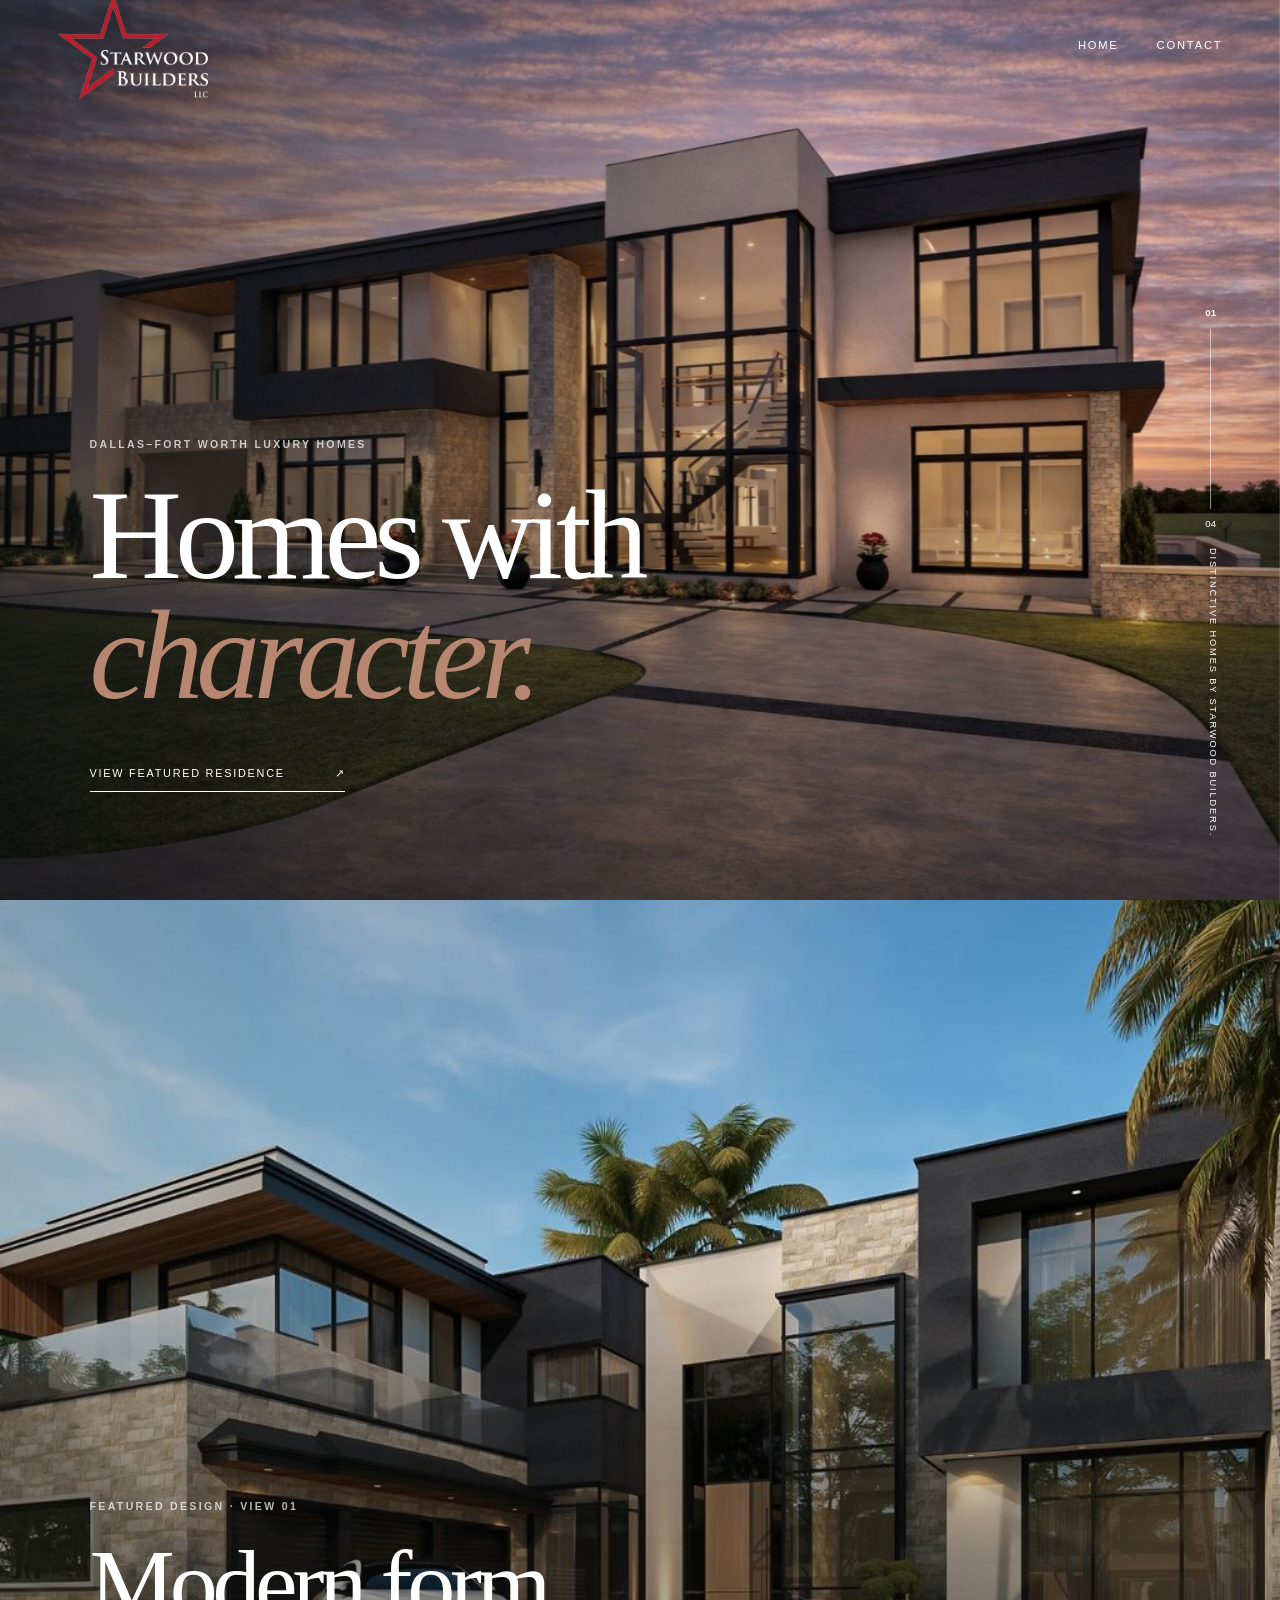
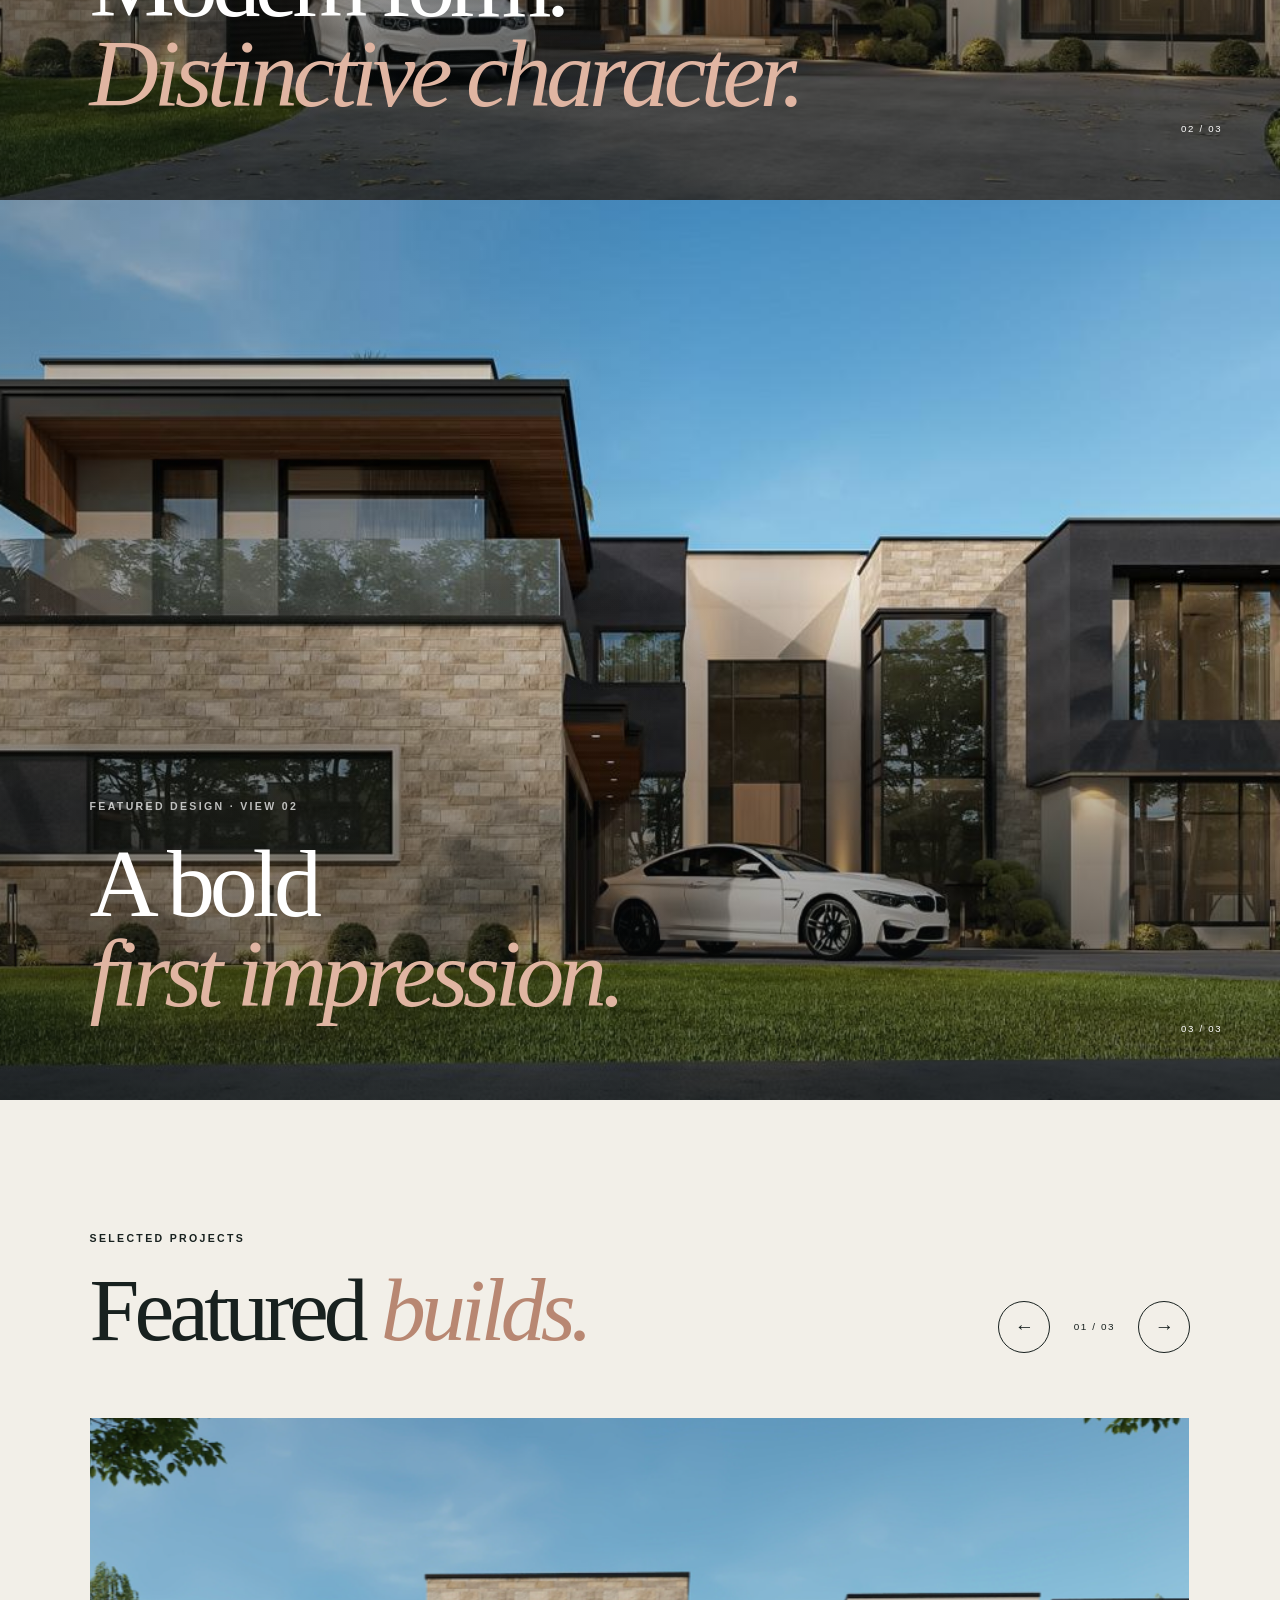
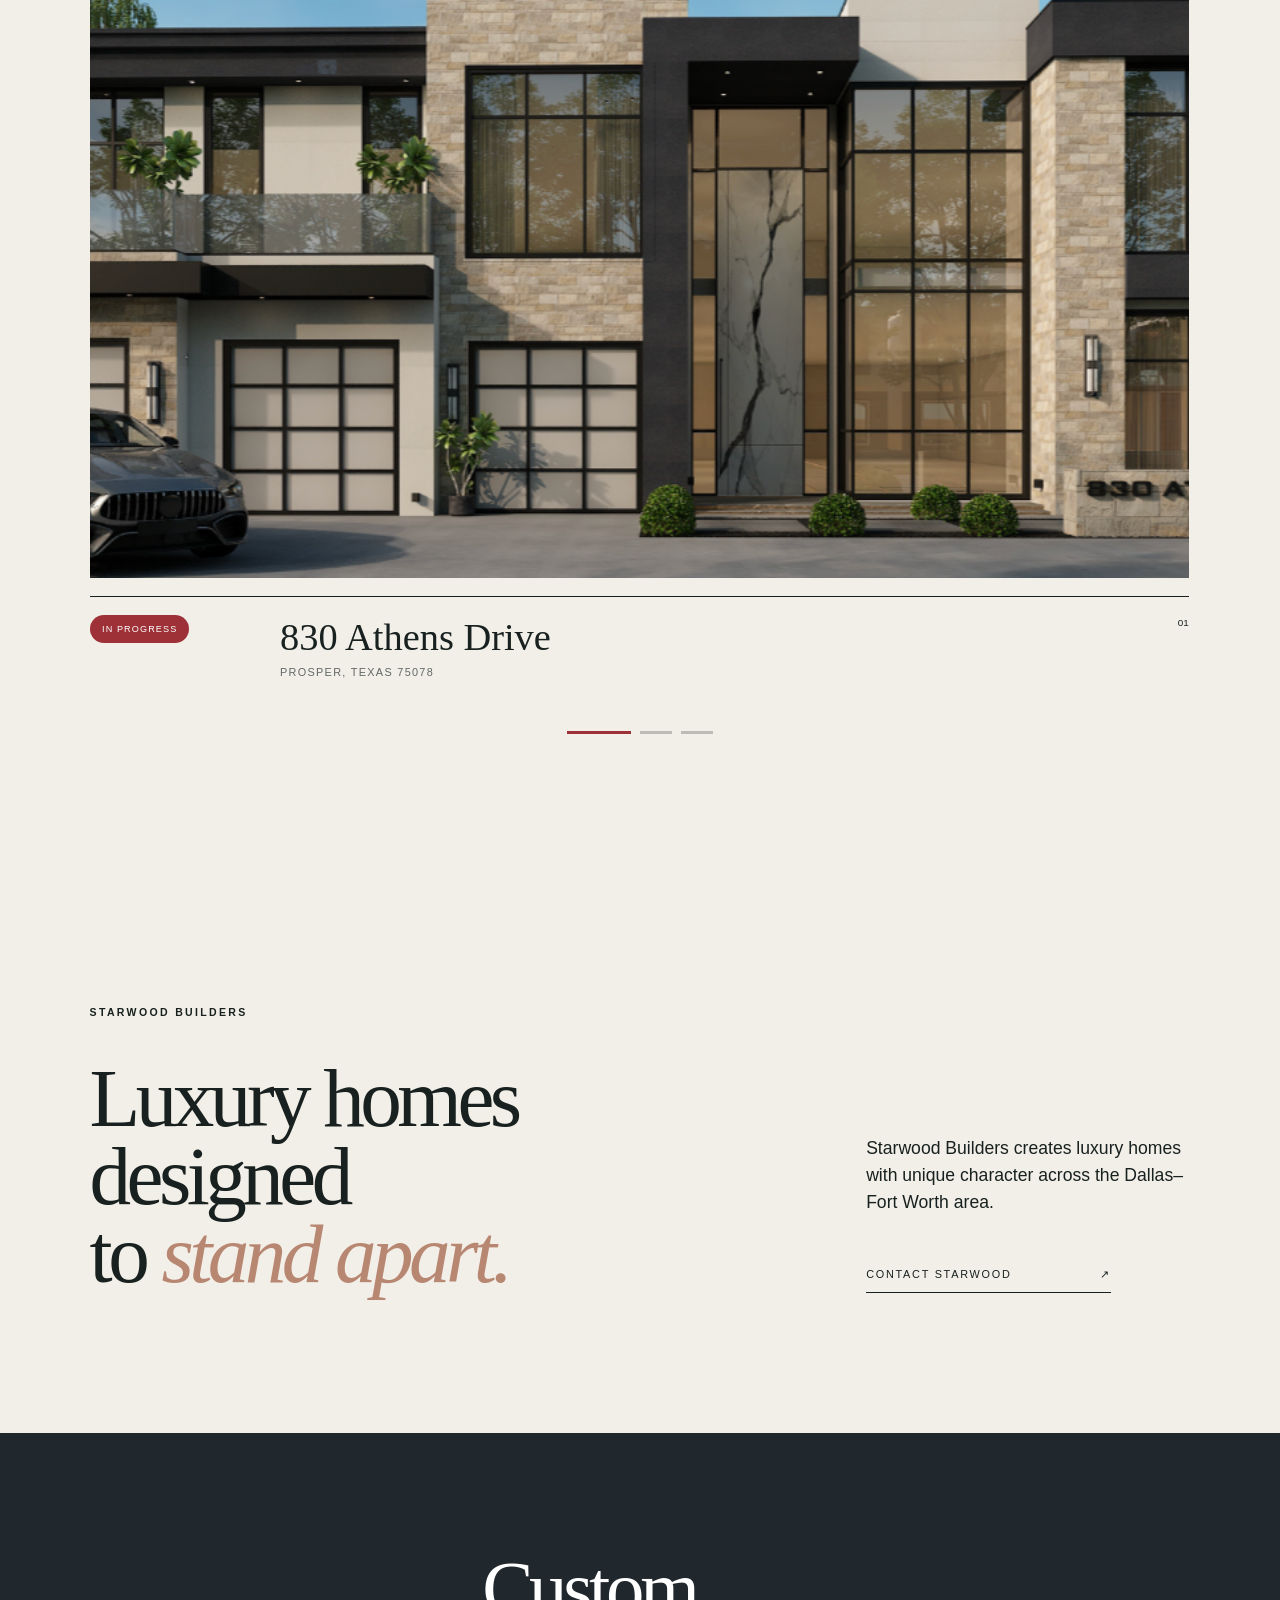
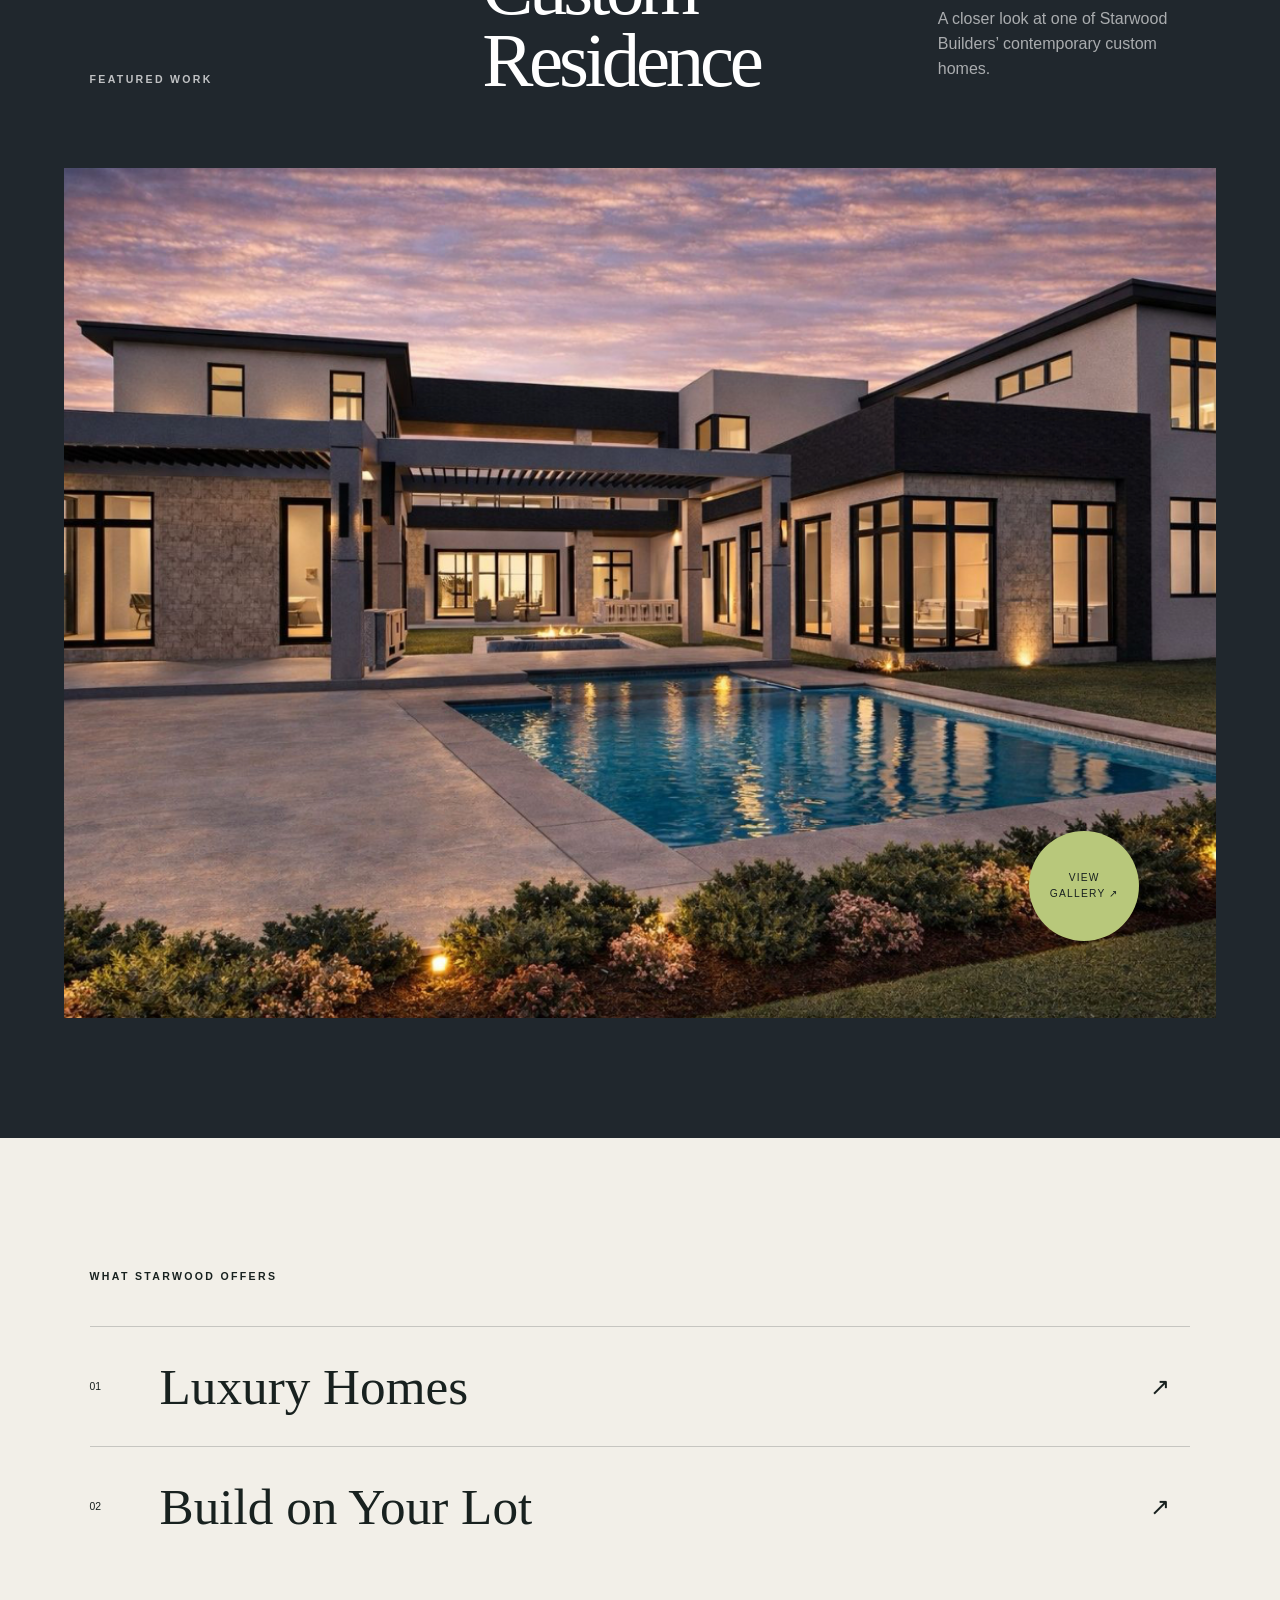
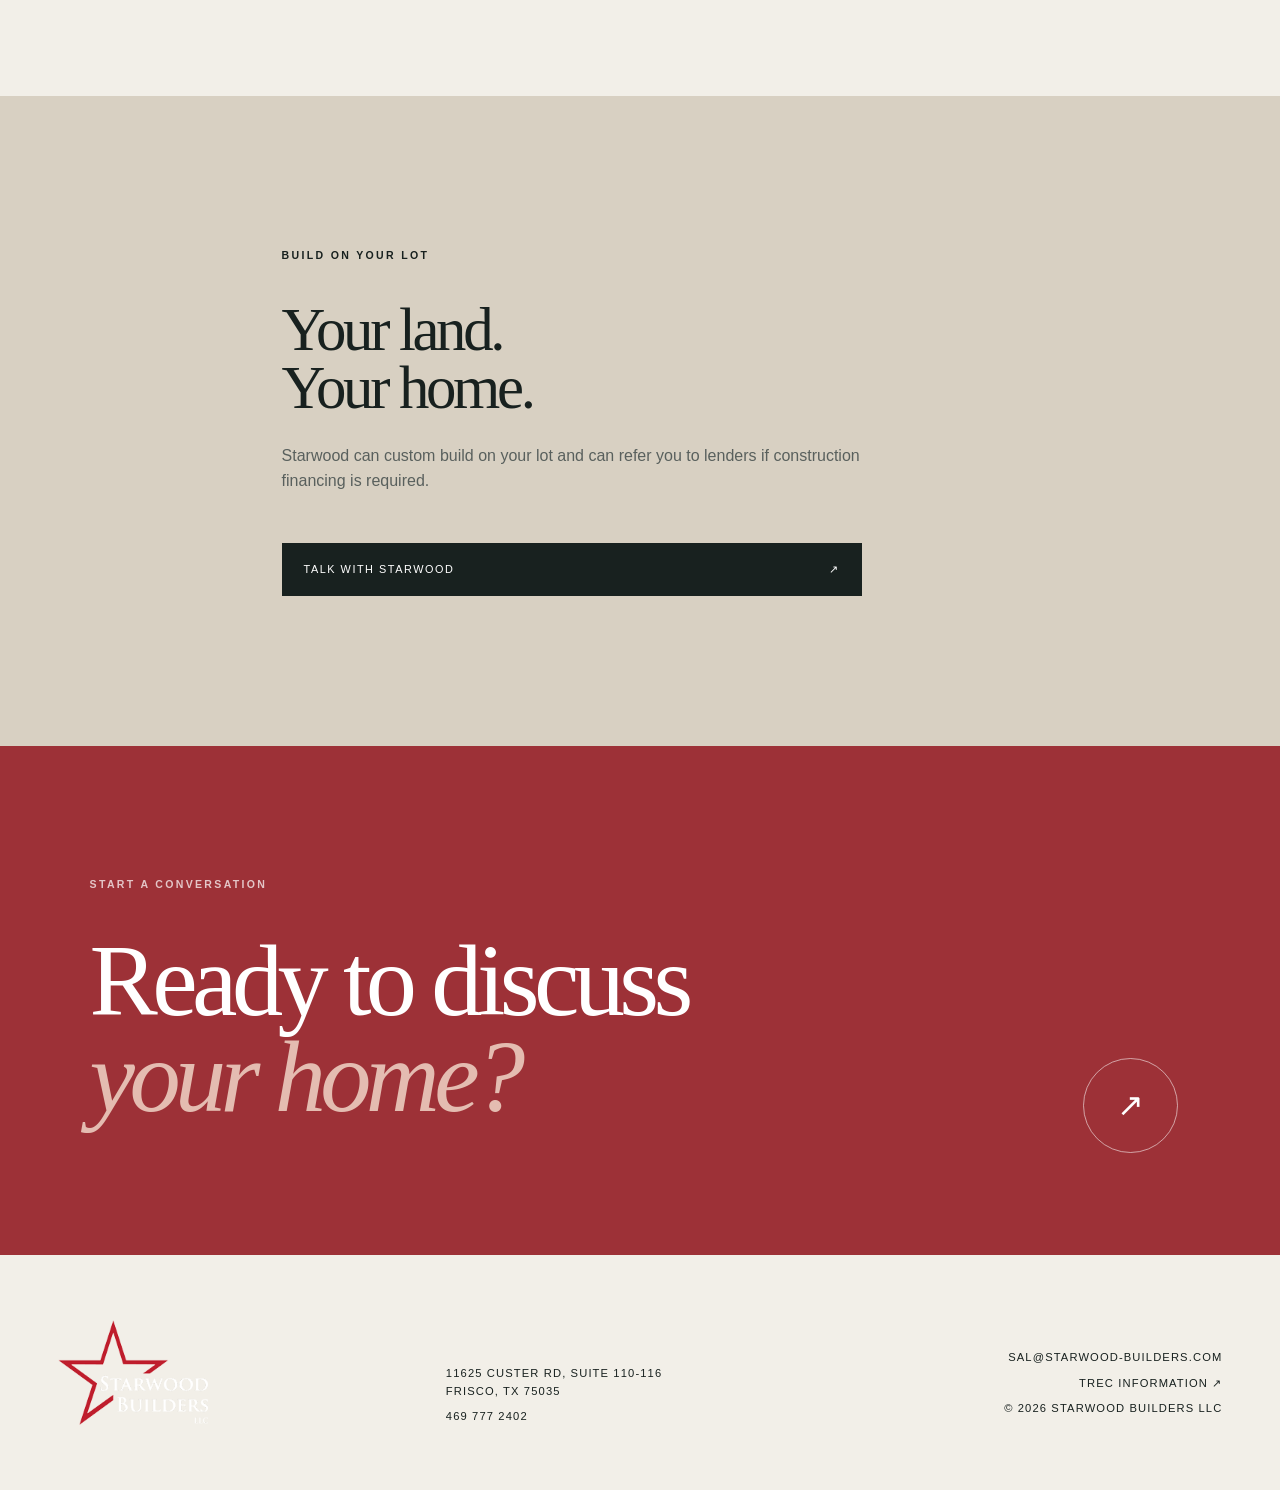
==== index.html @ fb1e7248 "Initial Starwood Builders website" ====
<!doctype html><html lang="en"><head><meta charset="utf-8"><meta name="viewport" content="width=device-width,initial-scale=1"><meta name="description" content="Starwood Builders is a Dallas–Fort Worth luxury home builder creating homes with unique character."><title>Starwood Builders | Dallas–Fort Worth Luxury Homes</title><link rel="stylesheet" href="styles.css"></head><body>
<header class="site-header overlay-header"><a class="brand" href="index.html"><img class="brand-logo" src="assets/starwood-logo.png" alt="Starwood Builders LLC"></a><nav><a href="index.html">Home</a><a href="contact.html">Contact</a></nav><button class="menu" aria-label="Open menu" aria-expanded="false"><i></i><i></i><i></i></button></header>
<main>
<section class="cinema-hero"><img src="assets/skyline-front-angle.png" alt="Contemporary custom home"><div class="cinema-shade"></div><div class="hero-copy reveal"><p class="kicker light">Dallas–Fort Worth luxury homes</p><h1>Homes with<br><em>character.</em></h1><a class="arrow-link light-link" href="project-residence.html">View featured residence <span>↗</span></a></div><div class="project-count"><b>01</b><i></i><span>04</span></div><p class="side-note">Distinctive homes by Starwood Builders.</p></section>
<section class="scroll-project" aria-label="Featured custom home design, angled view"><img src="assets/featured-design-angle.jpg" alt="Contemporary custom home design, angled exterior view"><div class="scroll-project-shade"></div><div class="scroll-project-copy reveal"><p class="kicker light">Featured design · View 01</p><h2>Modern form.<br><em>Distinctive character.</em></h2></div><span class="scroll-project-number">02 / 03</span></section>
<section class="scroll-project" aria-label="Featured custom home design, front view"><img src="assets/featured-design-front.jpg" alt="Contemporary custom home design, front exterior view"><div class="scroll-project-shade"></div><div class="scroll-project-copy reveal"><p class="kicker light">Featured design · View 02</p><h2>A bold<br><em>first impression.</em></h2></div><span class="scroll-project-number">03 / 03</span></section>
<section class="featured-builds" aria-labelledby="featured-builds-title">
  <div class="featured-builds-head reveal"><div><p class="kicker">Selected projects</p><h2 id="featured-builds-title">Featured <em>builds.</em></h2></div><div class="slider-controls"><button class="slider-arrow slider-prev" type="button" aria-label="Previous featured build">←</button><span class="slider-count" aria-live="polite">01 / 03</span><button class="slider-arrow slider-next" type="button" aria-label="Next featured build">→</button></div></div>
  <div class="build-slider" tabindex="0" aria-label="Featured builds carousel">
    <div class="build-track">
      <article class="build-slide is-active" aria-hidden="false"><div class="build-image"><img src="assets/featured-830-athens.png" alt="Design for 830 Athens Drive, Prosper, Texas"></div><div class="build-meta"><span class="build-tag">In progress</span><div><h3>830 Athens Drive</h3><p>Prosper, Texas 75078</p></div><span class="build-index">01</span></div></article>
      <article class="build-slide" aria-hidden="true"><div class="build-image"><img src="assets/featured-890-notre-dame.png" alt="Design for 890 Notre Dame, Prosper, Texas"></div><div class="build-meta"><span class="build-tag">In progress</span><div><h3>890 Notre Dame</h3><p>Prosper, Texas 75078</p></div><span class="build-index">02</span></div></article>
      <article class="build-slide" aria-hidden="true"><div class="build-image contain-image"><img src="assets/featured-3767-balfour.png" alt="Previous design for 3767 Balfour Court, Frisco, Texas"></div><div class="build-meta"><span class="build-tag previous">Previous design</span><div><h3>3767 Balfour Ct</h3><p>Frisco, TX 75035</p></div><span class="build-index">03</span></div></article>
    </div>
  </div>
  <div class="slider-dots" role="tablist" aria-label="Choose featured build"><button class="is-active" type="button" aria-label="Show 830 Athens Drive" aria-selected="true"></button><button type="button" aria-label="Show 890 Notre Dame" aria-selected="false"></button><button type="button" aria-label="Show 3767 Balfour Court" aria-selected="false"></button></div>
</section>
<section class="statement"><p class="kicker reveal">Starwood Builders</p><div class="statement-grid"><h2 class="reveal">Luxury homes designed<br>to <em>stand apart.</em></h2><div class="reveal"><p>Starwood Builders creates luxury homes with unique character across the Dallas–Fort Worth area.</p><a class="arrow-link" href="contact.html">Contact Starwood <span>↗</span></a></div></div></section>
<section class="featured"><div class="feature-head reveal"><p class="kicker light">Featured work</p><h2>Custom<br>Residence</h2><p>A closer look at one of Starwood Builders’ contemporary custom homes.</p></div><a class="feature-image reveal" href="project-residence.html"><img src="assets/skyline-pool.png" alt="Contemporary custom home with pool courtyard"><span class="view-disc">View<br>gallery ↗</span></a></section>
<section class="home-services"><p class="kicker reveal">What Starwood offers</p><div class="service-links"><a href="contact.html" class="reveal"><span>01</span><h3>Luxury Homes</h3><b>↗</b></a><a href="contact.html" class="reveal"><span>02</span><h3>Build on Your Lot</h3><b>↗</b></a></div></section>
<section class="split-feature text-only-feature"><div class="split-copy reveal"><p class="kicker">Build on your lot</p><h2>Your land.<br>Your home.</h2><p>Starwood can custom build on your lot and can refer you to lenders if construction financing is required.</p><a class="button" href="contact.html">Talk with Starwood <span>↗</span></a></div></section>
<section class="cta"><p class="kicker light reveal">Start a conversation</p><h2 class="reveal">Ready to discuss<br><em>your home?</em></h2><a href="contact.html" class="round-arrow" aria-label="Contact Starwood Builders">↗</a></section>
</main><footer><a class="brand" href="index.html"><img class="brand-logo" src="assets/starwood-logo.png" alt="Starwood Builders LLC"></a><div><p>11625 Custer Rd, Suite 110-116<br>Frisco, TX 75035</p><a href="tel:+14697772402">469 777 2402</a></div><div><a href="mailto:sal@starwood-builders.com">sal@starwood-builders.com</a><p><a href="https://starwood-builders.com/texas-real-estate-commission/">TREC information ↗</a></p><p>© 2026 Starwood Builders LLC</p></div></footer><script src="script.js"></script></body></html>
---- styles.css ----
:root{--ink:#18211f;--night:#20272d;--paper:#f2efe8;--cream:#faf8f2;--red:#9d3137;--sage:#b8c87b;--line:rgba(24,33,31,.2)}*{box-sizing:border-box}html{scroll-behavior:smooth}body{margin:0;background:var(--paper);color:var(--ink);font:16px/1.55 Arial,Helvetica,sans-serif}a{color:inherit;text-decoration:none}img{display:block;width:100%;object-fit:cover}p,h1,h2,h3{margin-top:0}h1,h2{font:400 clamp(3.5rem,7vw,7.5rem)/.94 Georgia,serif;letter-spacing:-.055em}em{font-weight:400;color:#b88772}.kicker{font-size:.66rem;letter-spacing:.22em;text-transform:uppercase;font-weight:700}.light{color:rgba(255,255,255,.72)}.site-header{height:92px;padding:0 4.5vw;display:flex;align-items:center;justify-content:space-between;position:relative;z-index:20}.overlay-header{position:absolute;top:0;left:0;right:0;color:#fff}.brand{display:flex;gap:10px;align-items:center;line-height:1}.brand-star{color:var(--red);font-size:2rem}.overlay-header .brand-star{color:white}.brand b{font:700 1rem Georgia,serif;letter-spacing:.1em;display:block}.brand small{font-size:.54rem;letter-spacing:.43em}.site-header nav{display:flex;gap:38px;font-size:.7rem;text-transform:uppercase;letter-spacing:.16em}.site-header nav a{padding:8px 0;border-bottom:1px solid transparent}.site-header nav a:hover,.site-header nav .active{border-color:currentColor}.menu{display:none;background:none;border:0;width:34px}.menu i{display:block;height:1px;background:currentColor;margin:6px 0}.cinema-hero,.project-hero{height:100svh;min-height:680px;position:relative;color:white;overflow:hidden}.cinema-hero>img,.project-hero>img{height:100%;position:absolute;inset:0}.cinema-shade{position:absolute;inset:0;background:linear-gradient(90deg,rgba(9,14,15,.58),transparent 65%),linear-gradient(0deg,rgba(0,0,0,.38),transparent 50%)}.hero-copy{position:absolute;left:7vw;bottom:12vh;z-index:2}.hero-copy h1{font-size:clamp(4.8rem,10vw,10rem);margin:22px 0 50px}.arrow-link{font-size:.68rem;text-transform:uppercase;letter-spacing:.16em;display:flex;justify-content:space-between;gap:50px;width:max-content;min-width:245px;border-bottom:1px solid;padding:0 0 9px}.light-link{color:white}.project-count{position:absolute;right:5vw;top:34%;display:grid;justify-items:center;gap:8px;font-size:.6rem;z-index:2}.project-count i{height:180px;width:1px;background:rgba(255,255,255,.55)}.side-note{position:absolute;right:4vw;bottom:7vh;z-index:2;font-size:.58rem;text-transform:uppercase;letter-spacing:.2em;writing-mode:vertical-rl}.statement{padding:140px 7vw}.statement-grid{display:grid;grid-template-columns:2fr 1fr;gap:10vw;align-items:end;margin-top:38px}.statement h2{font-size:clamp(3.4rem,6.5vw,6.8rem);margin:0}.statement-grid>div p{font-size:1.1rem;margin-bottom:50px}.featured{background:var(--night);color:white;padding:120px 5vw}.feature-head{display:grid;grid-template-columns:1fr 1.2fr .8fr;gap:6vw;align-items:end;margin:0 2vw 70px}.feature-head h2{font-size:clamp(3.5rem,6vw,6rem);margin:0}.feature-head>p:last-child{color:rgba(255,255,255,.62)}.feature-image{position:relative;display:block}.feature-image img{height:70vw;max-height:850px}.view-disc{position:absolute;right:6vw;bottom:6vw;width:110px;height:110px;border-radius:50%;background:var(--sage);color:var(--ink);display:grid;place-items:center;text-align:center;text-transform:uppercase;font-size:.64rem;letter-spacing:.12em;transition:.3s}.feature-image:hover .view-disc{transform:rotate(12deg) scale(1.08)}.home-services{padding:130px 7vw}.service-links{margin-top:42px}.service-links a{display:grid;grid-template-columns:70px 1fr 40px;align-items:center;border-top:1px solid var(--line);padding:34px 0}.service-links span{font-size:.65rem}.service-links h3{font:400 clamp(2.2rem,4vw,4.6rem)/1 Georgia,serif;margin:0;transition:.3s}.service-links b{font-size:1.5rem;font-weight:400}.service-links a:hover h3{transform:translateX(18px);color:var(--red)}.split-feature{display:grid;grid-template-columns:1.3fr .7fr;min-height:720px}.split-feature img{height:100%}.split-copy{background:#d8d0c2;padding:90px 6vw;display:flex;flex-direction:column;justify-content:center}.split-copy h2{font-size:3.8rem;margin:28px 0}.split-copy>p:not(.kicker){color:#59605d}.button{background:var(--ink);color:white;padding:18px 22px;margin-top:34px;display:flex;justify-content:space-between;font-size:.68rem;text-transform:uppercase;letter-spacing:.14em}.cta{background:var(--red);color:white;padding:130px 7vw;position:relative}.cta h2{font-size:clamp(4rem,8vw,8rem);margin:40px 0 0}.cta h2 em{color:#e4bcb1}.round-arrow{width:95px;height:95px;border:1px solid rgba(255,255,255,.55);border-radius:50%;display:grid;place-items:center;font-size:2rem;position:absolute;right:8vw;bottom:20%;transition:.3s}.round-arrow:hover{background:#fff;color:var(--red);transform:rotate(10deg)}footer{padding:65px 4.5vw;display:grid;grid-template-columns:1fr 1fr 1fr;align-items:end;font-size:.7rem;text-transform:uppercase;letter-spacing:.1em}footer>div:last-child{text-align:right}footer p{margin:8px 0}.page-intro{padding:100px 7vw 120px;display:grid;grid-template-columns:1fr 2.1fr .8fr;gap:5vw;align-items:end}.page-intro h1{font-size:clamp(4rem,7.5vw,7.8rem);grid-column:2;margin:0}.page-intro>.kicker{align-self:start;padding-top:20px}.intro-aside{color:#5f6663}.portfolio-grid{padding:0 4.5vw 130px;display:grid;grid-template-columns:1fr 1fr;gap:100px 28px}.portfolio-card.wide{grid-column:span 2}.portfolio-card>div{position:relative;overflow:hidden}.portfolio-card img{height:52vw;max-height:760px;filter:saturate(.82);transition:.7s}.portfolio-card:not(.wide) img{height:46vw}.portfolio-card:hover img{transform:scale(1.02);filter:saturate(1)}.hover-view{position:absolute;inset:auto 20px 20px auto;background:var(--sage);padding:15px 20px;font-size:.62rem;text-transform:uppercase;letter-spacing:.12em;transform:translateY(80px);transition:.35s}.portfolio-card:hover .hover-view{transform:none}.portfolio-card>p{display:grid;grid-template-columns:1fr 1fr 30px;border-top:1px solid;margin:15px 0 0;padding-top:12px;align-items:baseline}.portfolio-card p b{font:400 1.35rem Georgia,serif}.portfolio-card p span,.portfolio-card p i{font-size:.58rem;text-transform:uppercase;letter-spacing:.12em;font-style:normal}.project-title{position:absolute;z-index:2;left:7vw;bottom:10vh}.project-title h1{font-size:clamp(5rem,10vw,10rem);margin:25px 0 0}.scroll-cue{position:absolute;z-index:2;right:5vw;bottom:8vh;font-size:.6rem;text-transform:uppercase;letter-spacing:.18em}.project-story{padding:140px 7vw;display:grid;grid-template-columns:1.4fr .6fr;gap:10vw}.project-story h2,.about-copy h2{font-size:clamp(3.5rem,6vw,6rem)}.project-story>div:last-child>p{font-size:1.1rem}.project-story dl{margin:60px 0 0}.project-story dl div{display:flex;justify-content:space-between;border-top:1px solid var(--line);padding:12px 0}.project-story dt,.project-story dd{font-size:.62rem;text-transform:uppercase;letter-spacing:.12em;margin:0}.gallery{padding:0 4.5vw 120px}.gallery .full{height:70vw;max-height:880px}.gallery-pair{display:grid;grid-template-columns:1fr 1fr;gap:24px;margin-top:24px}.gallery-pair img{height:47vw;max-height:650px}.concept{margin:120px 7vw 20px}.concept img{background:#fff}.concept figcaption{display:grid;grid-template-columns:1fr 1fr;border-top:1px solid;padding-top:16px;margin-top:15px}.concept figcaption span{font-size:.65rem;text-transform:uppercase;letter-spacing:.12em}.next-project{padding:90px 7vw 130px}.next-project a{display:flex;justify-content:space-between;align-items:center;border-top:1px solid;padding-top:30px;font:400 clamp(2.7rem,5vw,5rem) Georgia,serif}.service-detail{padding:100px 7vw;display:grid;grid-template-columns:.25fr 1fr 1fr;gap:6vw;border-top:1px solid var(--line)}.service-number{font-size:.62rem}.service-detail h2{font-size:clamp(3rem,5vw,5.2rem)}.service-detail ul{list-style:none;padding:30px 0 0;margin:35px 0 0;border-top:1px solid var(--line)}.service-detail li{border-bottom:1px solid var(--line);padding:10px 0;font-size:.72rem;text-transform:uppercase;letter-spacing:.1em}.service-detail.dark{background:var(--night);color:white;border:0}.service-detail.dark>div:last-child>p{color:rgba(255,255,255,.68)}.service-image{padding:0 4.5vw}.service-image img{height:65vw;max-height:820px}.about-image{padding:0 4.5vw}.about-image img{height:68vw;max-height:850px}.about-copy{padding:130px 7vw;display:grid;grid-template-columns:.4fr 1.2fr .8fr;gap:5vw}.about-copy>div p{font-size:1.08rem}.values{background:var(--night);color:white;padding:120px 7vw}.values>div{display:grid;grid-template-columns:1fr 1fr;margin-top:60px}.values article{padding:35px 5vw 45px 0;border-top:1px solid rgba(255,255,255,.25)}.values article:nth-child(odd){border-right:1px solid rgba(255,255,255,.25)}.values article:nth-child(even){padding-left:5vw}.values h3{font:400 2.2rem Georgia,serif;margin:25px 0 10px}.values span{font-size:.62rem}.values p{color:rgba(255,255,255,.6)}.contact-page{background:#d8d0c2}.contact-layout{padding:100px 7vw 140px;display:grid;grid-template-columns:1fr 1fr;gap:10vw}.contact-layout h1{font-size:clamp(4rem,7vw,7rem);margin:30px 0 45px}.contact-lead{max-width:470px;font-size:1.1rem}.contact-info{margin-top:80px;display:flex;flex-direction:column;align-items:start;gap:12px}.contact-info a{border-bottom:1px solid}.inquiry-form{display:grid;grid-template-columns:1fr 1fr;gap:28px 24px;padding-top:30px}.inquiry-form label{display:flex;flex-direction:column;gap:8px}.inquiry-form label.full{grid-column:span 2}.inquiry-form label span{font-size:.6rem;text-transform:uppercase;letter-spacing:.15em}.inquiry-form input,.inquiry-form select,.inquiry-form textarea{font:inherit;background:transparent;border:0;border-bottom:1px solid var(--ink);border-radius:0;padding:10px 0;color:inherit}.inquiry-form textarea{resize:vertical}.inquiry-form button{grid-column:span 2;background:var(--ink);color:white;border:0;padding:20px;display:flex;justify-content:space-between;text-transform:uppercase;letter-spacing:.13em}.reveal{opacity:0;transform:translateY(28px);transition:opacity .8s,transform .8s}.reveal.visible{opacity:1;transform:none}
@media(max-width:760px){.site-header{height:74px;padding:0 6vw}.site-header nav{display:none}.site-header.open nav{display:flex;position:absolute;top:74px;left:0;right:0;background:var(--paper);color:var(--ink);padding:35px 7vw;flex-direction:column;font-size:1rem}.overlay-header.open{background:var(--paper);color:var(--ink)}.menu{display:block;color:inherit}.cinema-hero,.project-hero{min-height:620px}.hero-copy{left:7vw;bottom:11vh}.hero-copy h1{font-size:18vw}.project-count,.side-note{display:none}.statement,.home-services,.cta{padding:90px 7vw}.statement-grid,.feature-head,.page-intro,.project-story,.service-detail,.about-copy,.contact-layout{grid-template-columns:1fr}.statement h2,.feature-head h2{font-size:13vw}.statement-grid>div{margin-top:30px}.featured{padding:90px 5vw}.feature-head{display:block}.feature-head>*{margin-bottom:25px}.feature-image img{height:105vw}.view-disc{width:85px;height:85px}.service-links a{grid-template-columns:40px 1fr 25px}.service-links h3{font-size:2rem}.split-feature{grid-template-columns:1fr}.split-feature img{height:70vw}.split-copy{padding:70px 7vw}.split-copy h2{font-size:2.8rem}.round-arrow{position:static;margin-top:50px}.page-intro{padding:70px 7vw 90px}.page-intro h1{grid-column:auto;font-size:14vw}.portfolio-grid{grid-template-columns:1fr;gap:70px}.portfolio-card.wide{grid-column:auto}.portfolio-card img,.portfolio-card:not(.wide) img{height:88vw}.portfolio-card>p{grid-template-columns:1fr 25px}.portfolio-card p span{display:none}.project-title h1{font-size:18vw}.project-story{padding:90px 7vw}.gallery{padding:0 4vw 90px}.gallery .full{height:85vw}.gallery-pair{grid-template-columns:1fr}.gallery-pair img{height:88vw}.concept{margin:70px 3vw}.concept figcaption{grid-template-columns:1fr;gap:15px}.service-detail{padding:80px 7vw}.service-detail .service-number{display:none}.service-image{padding:0}.service-image img,.about-image img{height:85vw}.about-image{padding:0}.about-copy{padding:90px 7vw}.values{padding:90px 7vw}.values>div{grid-template-columns:1fr}.values article,.values article:nth-child(even),.values article:nth-child(odd){padding:28px 0;border-right:0}.contact-layout{padding:70px 7vw 100px}.contact-info{margin-top:50px}.inquiry-form{grid-template-columns:1fr}.inquiry-form label.full,.inquiry-form button{grid-column:auto}footer{grid-template-columns:1fr;gap:30px;padding:50px 7vw}footer>div:last-child{text-align:left}}
@media(prefers-reduced-motion:reduce){html{scroll-behavior:auto}.reveal{opacity:1;transform:none;transition:none}}
.overlay-header.open .brand-star{color:var(--red)}
.brand-logo{width:150px;height:auto;object-fit:contain}.overlay-header>.brand{background:transparent;padding:0;filter:drop-shadow(0 2px 8px rgba(0,0,0,.35))}.cinema-hero>img,.project-hero>img{animation:heroReveal 1.4s ease both}@keyframes heroReveal{from{opacity:.5;transform:scale(1.035)}to{opacity:1;transform:scale(1)}}
.scroll-project{height:100svh;min-height:680px;position:relative;overflow:hidden;color:#fff}.scroll-project>img{position:absolute;inset:0;height:100%;transform:scale(1.04);transition:transform 1.6s cubic-bezier(.2,.7,.2,1)}.scroll-project:has(.visible)>img{transform:scale(1)}.scroll-project-shade{position:absolute;inset:0;background:linear-gradient(0deg,rgba(8,13,14,.58),transparent 58%),linear-gradient(90deg,rgba(8,13,14,.22),transparent 55%)}.scroll-project-copy{position:absolute;z-index:2;left:7vw;bottom:9vh}.scroll-project-copy h2{font-size:clamp(3.8rem,7.5vw,8rem);margin:24px 0 0}.scroll-project-copy h2 em{color:#e0b5a2}.scroll-project-number{position:absolute;z-index:2;right:4.5vw;bottom:7vh;font-size:.6rem;letter-spacing:.18em}
.featured-builds{padding:130px 7vw;background:var(--paper);overflow:hidden}.featured-builds-head{display:flex;justify-content:space-between;align-items:end;margin-bottom:65px}.featured-builds-head h2{font-size:clamp(3.8rem,7vw,7rem);margin:22px 0 0}.slider-controls{display:flex;align-items:center;gap:18px}.slider-arrow{width:52px;height:52px;border:1px solid var(--ink);border-radius:50%;background:transparent;color:var(--ink);font-size:1.2rem;cursor:pointer;transition:.25s}.slider-arrow:hover{background:var(--ink);color:#fff}.slider-count{min-width:52px;text-align:center;font-size:.62rem;letter-spacing:.16em}.build-slider{overflow:hidden}.build-track{display:flex;transition:transform .75s cubic-bezier(.2,.7,.2,1);will-change:transform}.build-slide{flex:0 0 100%;padding-right:2px}.build-image{height:min(64vw,760px);background:#ddd7cb;overflow:hidden}.build-image img{height:100%;object-fit:cover;transition:transform 1.1s ease}.build-slide.is-active .build-image img{transform:scale(1.015)}.build-image.contain-image img{object-fit:contain;background:#fff}.build-meta{display:grid;grid-template-columns:160px 1fr 40px;gap:30px;align-items:start;border-top:1px solid var(--ink);padding-top:18px;margin-top:18px}.build-tag{width:max-content;background:var(--red);color:#fff;border-radius:100px;padding:7px 12px;font-size:.57rem;text-transform:uppercase;letter-spacing:.12em}.build-tag.previous{background:var(--ink)}.build-meta h3{font:400 clamp(1.8rem,3vw,3.2rem) Georgia,serif;margin:0 0 5px}.build-meta p{font-size:.68rem;text-transform:uppercase;letter-spacing:.12em;color:#626865}.build-index{text-align:right;font-size:.62rem}.slider-dots{display:flex;justify-content:center;gap:9px;margin-top:40px}.slider-dots button{width:32px;height:3px;padding:0;border:0;background:rgba(24,33,31,.25);cursor:pointer;transition:.3s}.slider-dots button.is-active{width:64px;background:var(--red)}
.portfolio-resources{padding:100px 7vw 130px}.portfolio-resources>div{margin-top:30px}.portfolio-resources a{display:flex;justify-content:space-between;border-top:1px solid var(--line);padding:24px 0;font:400 clamp(1.6rem,3vw,3rem) Georgia,serif}.site-gallery{padding:0 4.5vw 130px;display:grid;grid-template-columns:1fr 1fr;gap:70px 24px}.site-gallery figure{margin:0}.site-gallery .wide{grid-column:span 2}.site-gallery img{height:50vw;max-height:700px}.site-gallery .tall img{height:68vw;max-height:900px}.site-gallery figcaption{border-top:1px solid;padding-top:10px;margin-top:12px;font-size:.6rem;text-transform:uppercase;letter-spacing:.12em}
.text-only-feature{display:block;min-height:0;background:#d8d0c2}.text-only-feature .split-copy{min-height:650px;padding-left:22vw;padding-right:22vw}.text-only-feature .split-copy>p:not(.kicker){max-width:580px}.text-only-feature .button{width:min(100%,580px)}
.process-intro{padding:100px 7vw 130px;display:grid;grid-template-columns:.45fr 1.55fr .65fr;gap:5vw;align-items:end}.process-intro h1{font-size:clamp(4rem,7.5vw,7.8rem);margin:0}.process-intro>p:last-child{color:#59605d}.process-list{padding:0 7vw 130px}.process-step{display:grid;grid-template-columns:70px 1fr .65fr;gap:5vw;align-items:start;border-top:1px solid var(--line);padding:42px 0 60px}.process-step>span{font-size:.62rem;letter-spacing:.15em}.process-step h2{font-size:clamp(2.5rem,4vw,4.4rem);margin:14px 0 0}.process-step>p{color:#59605d}.process-note{position:relative;min-height:760px;color:#fff;display:flex;align-items:center}.process-note>img{position:absolute;inset:0;height:100%;filter:brightness(.45)}.process-note>div{position:relative;z-index:1;width:min(590px,86vw);margin-left:7vw}.process-note h2{font-size:clamp(3.5rem,6vw,6rem);margin:25px 0}.process-note>div>p:not(.kicker){color:rgba(255,255,255,.75)}.light-button{background:#fff;color:var(--ink);width:min(100%,420px)}
@media(max-width:760px){.brand-logo{width:122px}.overlay-header>.brand{padding:0}.scroll-project{min-height:620px}.scroll-project>img{object-position:center}.scroll-project-copy{left:7vw;right:7vw;bottom:10vh}.scroll-project-copy h2{font-size:13vw}.scroll-project-number{right:7vw}.featured-builds{padding:90px 5vw}.featured-builds-head{display:block;margin-bottom:40px}.featured-builds-head h2{font-size:14vw}.slider-controls{margin-top:28px}.slider-arrow{width:44px;height:44px}.build-image{height:65vw}.build-meta{grid-template-columns:1fr 32px;gap:12px}.build-tag{grid-column:1/-1}.build-meta h3{font-size:1.7rem}.build-meta p{font-size:.58rem}.text-only-feature .split-copy{min-height:560px;padding:70px 7vw}.process-intro{padding:70px 7vw 90px;grid-template-columns:1fr}.process-intro h1{font-size:14vw}.process-list{padding:0 7vw 90px}.process-step{grid-template-columns:38px 1fr;gap:20px}.process-step>p{grid-column:2}.process-note{min-height:680px}.process-note>div{margin:0 7vw}.site-gallery{grid-template-columns:1fr;gap:55px}.site-gallery .wide{grid-column:auto}.site-gallery img,.site-gallery .tall img{height:85vw}.portfolio-resources{padding:80px 7vw}}
@media(prefers-reduced-motion:reduce){.cinema-hero>img,.project-hero>img{animation:none}}
.meet-builder{padding:120px 7vw 140px;display:grid;grid-template-columns:.8fr 1.2fr;gap:9vw;align-items:center;background:radial-gradient(circle at 12% 18%,rgba(255,255,255,.7),transparent 34%),linear-gradient(135deg,#f4f0e8,#ded5c7)}.builder-portrait{aspect-ratio:4/5;max-height:720px;border-radius:18px;box-shadow:0 30px 70px rgba(24,33,31,.16);background:linear-gradient(145deg,#c9c1b5,#ece7de);display:flex;flex-direction:column;align-items:center;justify-content:center;overflow:hidden;position:relative}.builder-portrait:before{content:"";position:absolute;width:72%;aspect-ratio:1;border:1px solid rgba(24,33,31,.15);border-radius:50%;top:13%}.portrait-monogram{font:italic 400 clamp(4.5rem,8vw,8rem) Georgia,serif;color:rgba(24,33,31,.55);letter-spacing:-.08em;position:relative}.builder-portrait p{font-size:.56rem;line-height:1.8;text-align:center;text-transform:uppercase;letter-spacing:.18em;color:rgba(24,33,31,.55);position:absolute;bottom:8%}.builder-profile>h1{font-size:clamp(3.8rem,6.8vw,7rem);margin:26px 0 10px}.signature-line{width:210px;height:42px;border-bottom:1px solid var(--red);margin:0 0 38px;position:relative}.signature-line span{position:absolute;right:8px;bottom:-7px;font:italic 2.4rem Georgia,serif;color:var(--red);transform:rotate(-6deg);opacity:.72}.builder-profile>h2{font-size:2.5rem;letter-spacing:-.03em;margin:0 0 4px}.builder-title{font-size:.66rem;text-transform:uppercase;letter-spacing:.16em;color:var(--red);font-weight:700}.builder-bio{max-width:710px;font-size:1.04rem;color:#4f5753;margin:30px 0 36px}.builder-points{list-style:none;margin:0 0 40px;padding:0;display:grid;grid-template-columns:1fr 1fr;gap:0 34px}.builder-points li{border-top:1px solid var(--line);padding:13px 0;font-size:.78rem;display:flex;gap:12px;align-items:start}.builder-points li span{width:20px;height:20px;border:1px solid var(--red);color:var(--red);border-radius:50%;display:grid;place-items:center;font-size:.62rem;flex:0 0 auto}.builder-button{width:min(100%,390px)}
@media(max-width:760px){.meet-builder{padding:75px 7vw 90px;grid-template-columns:1fr;gap:60px}.builder-portrait{width:100%;max-height:none}.builder-profile>h1{font-size:14vw}.builder-points{grid-template-columns:1fr}}
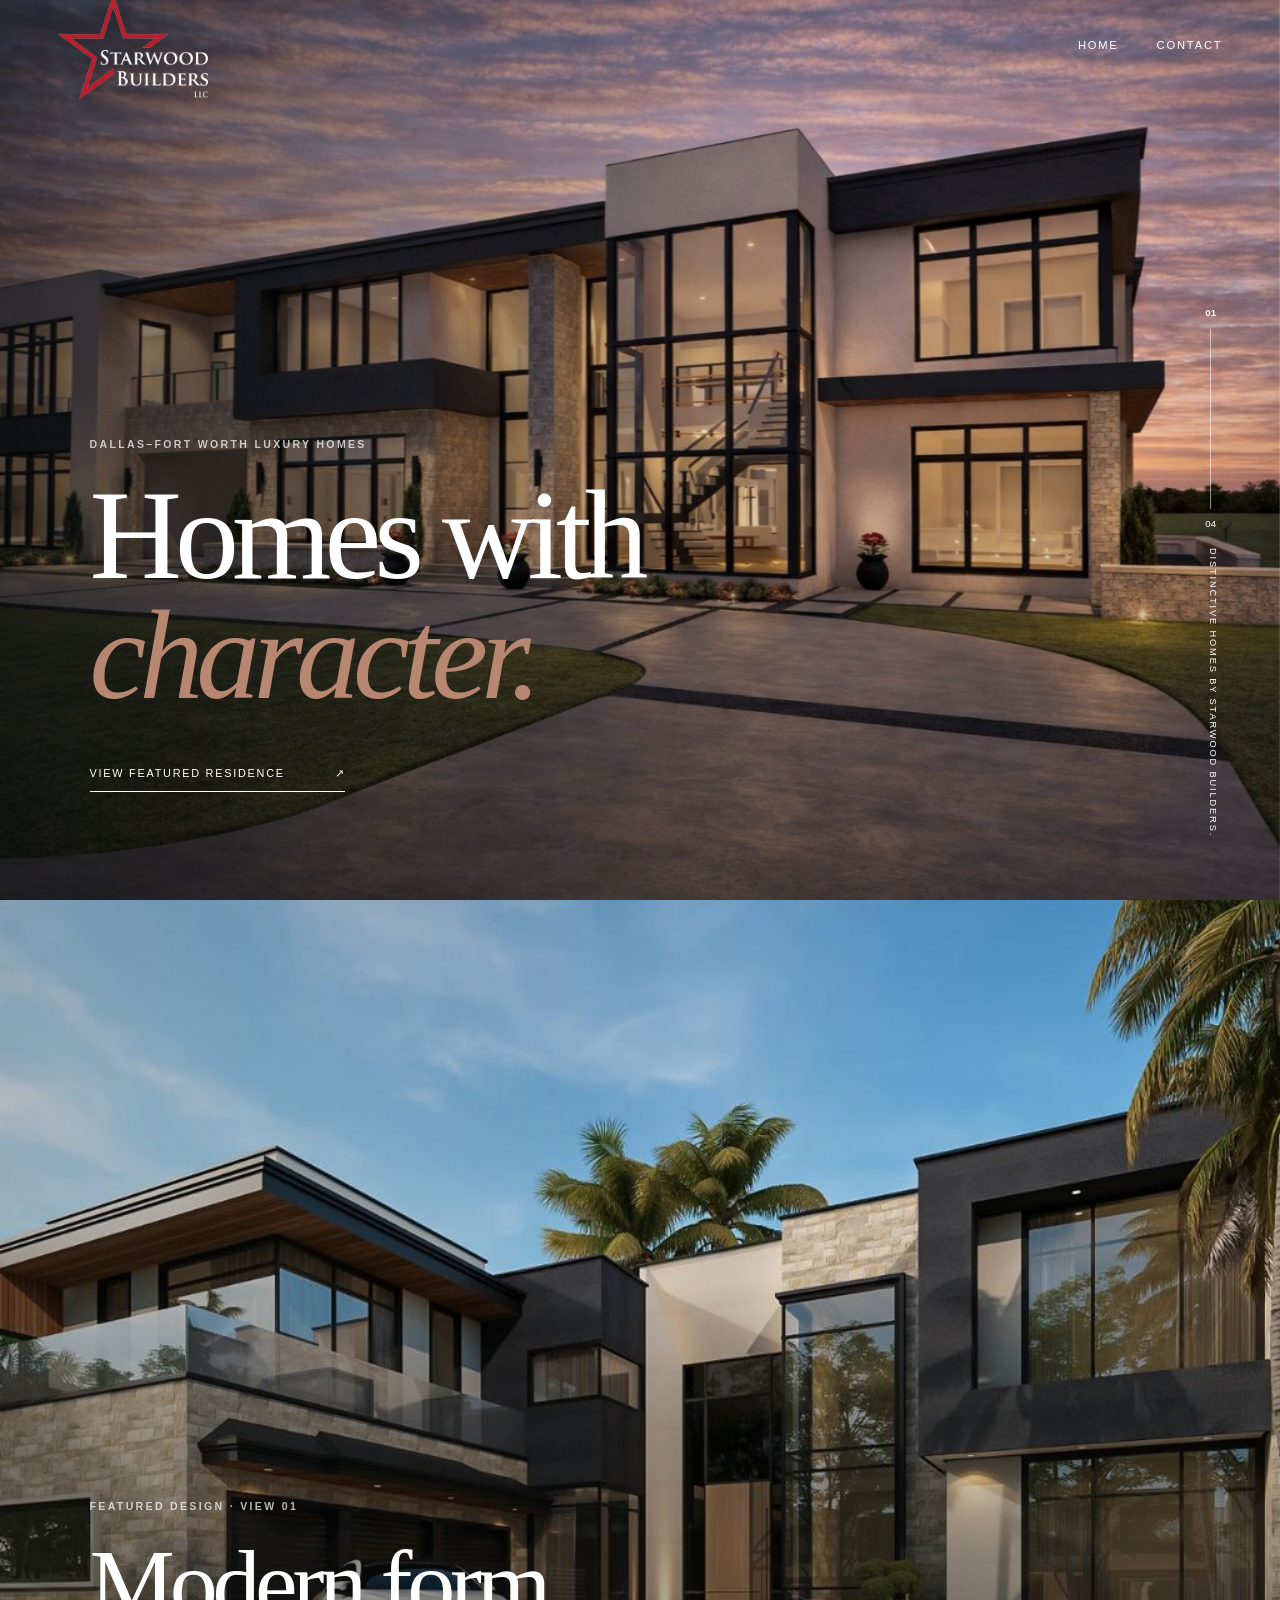
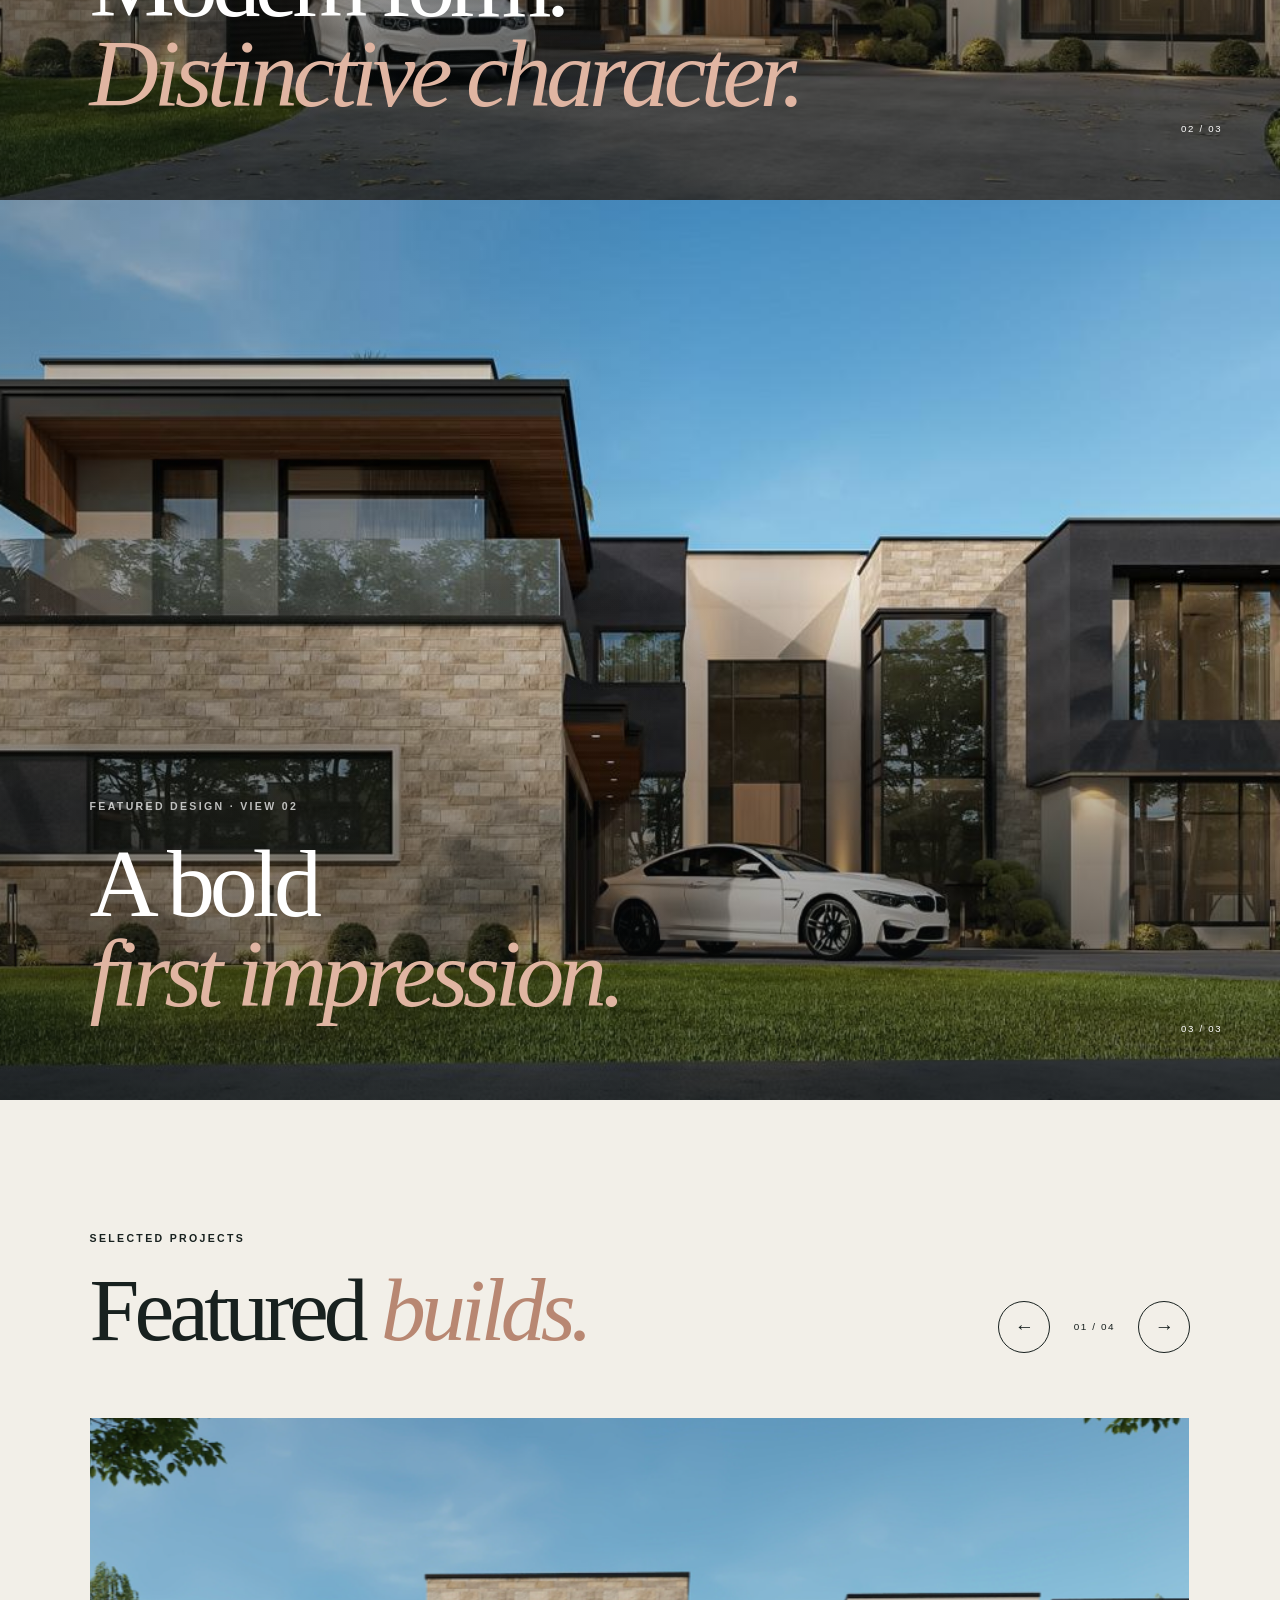
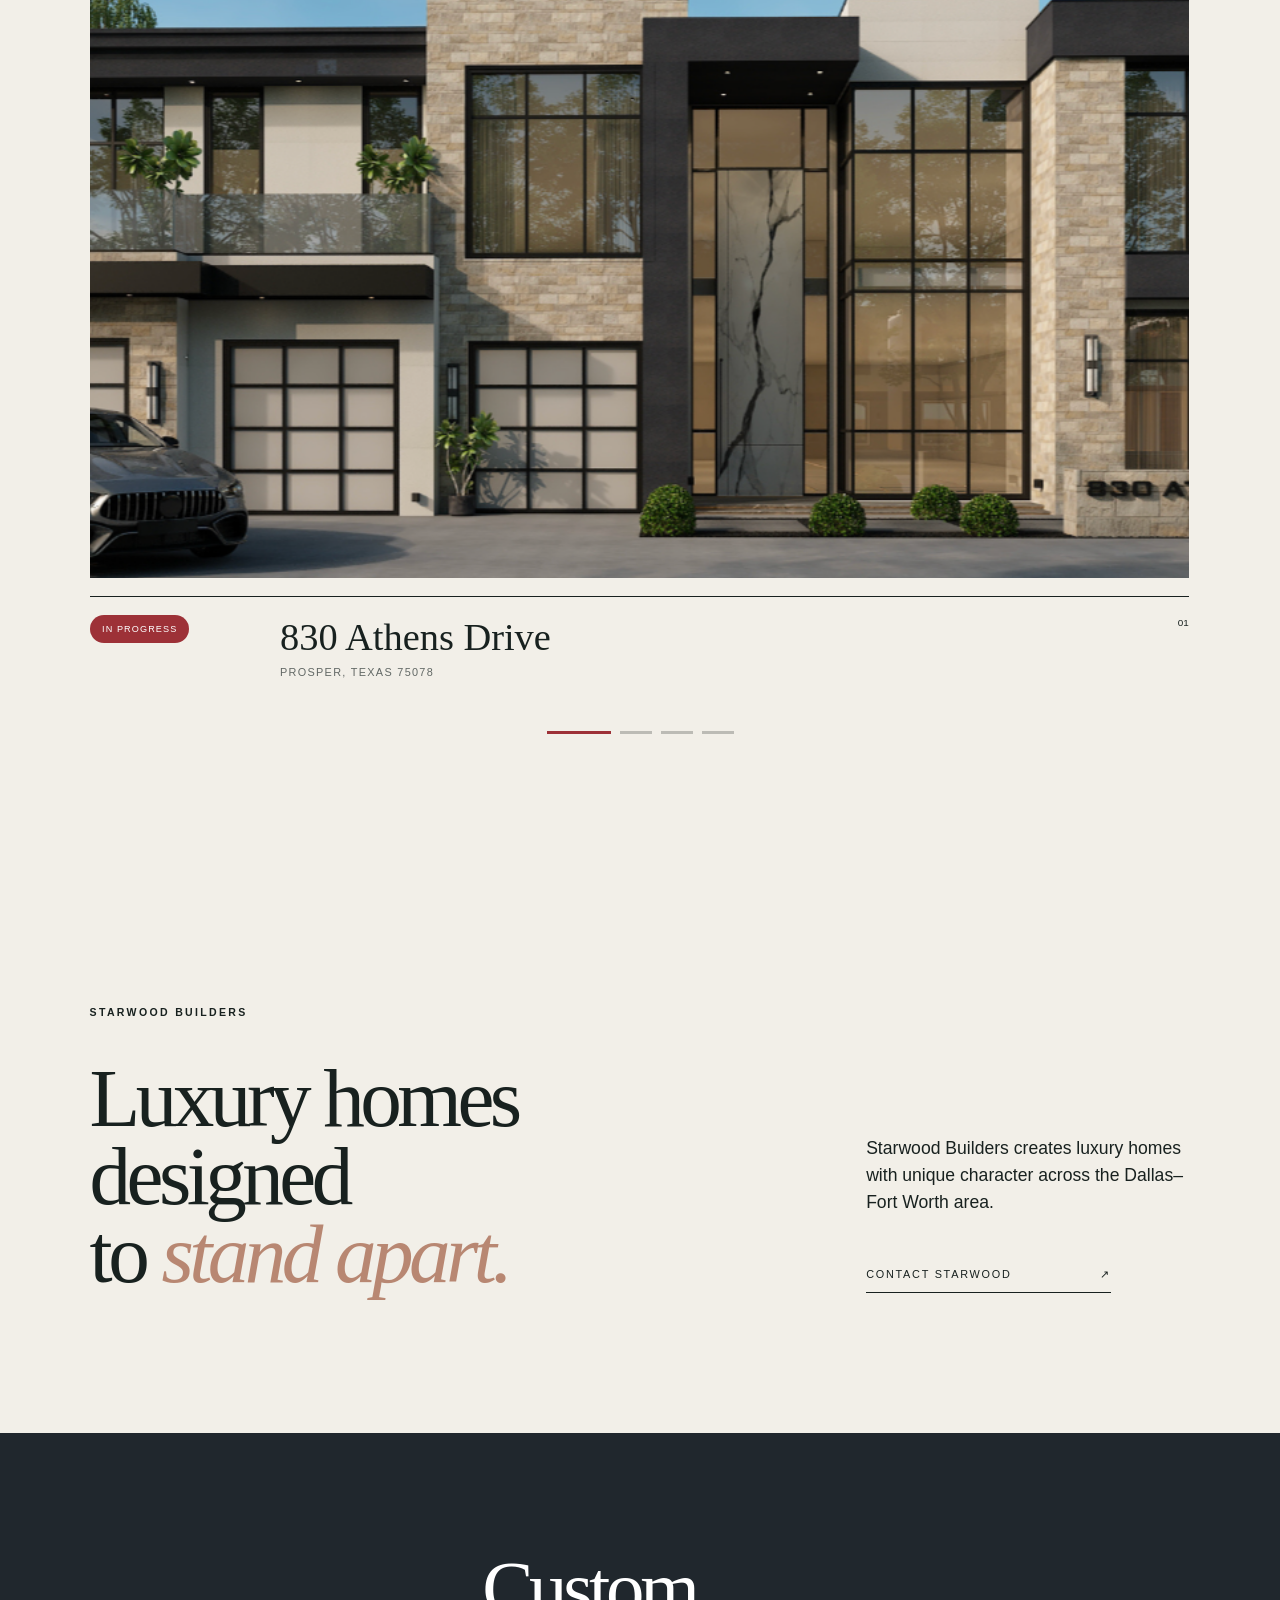
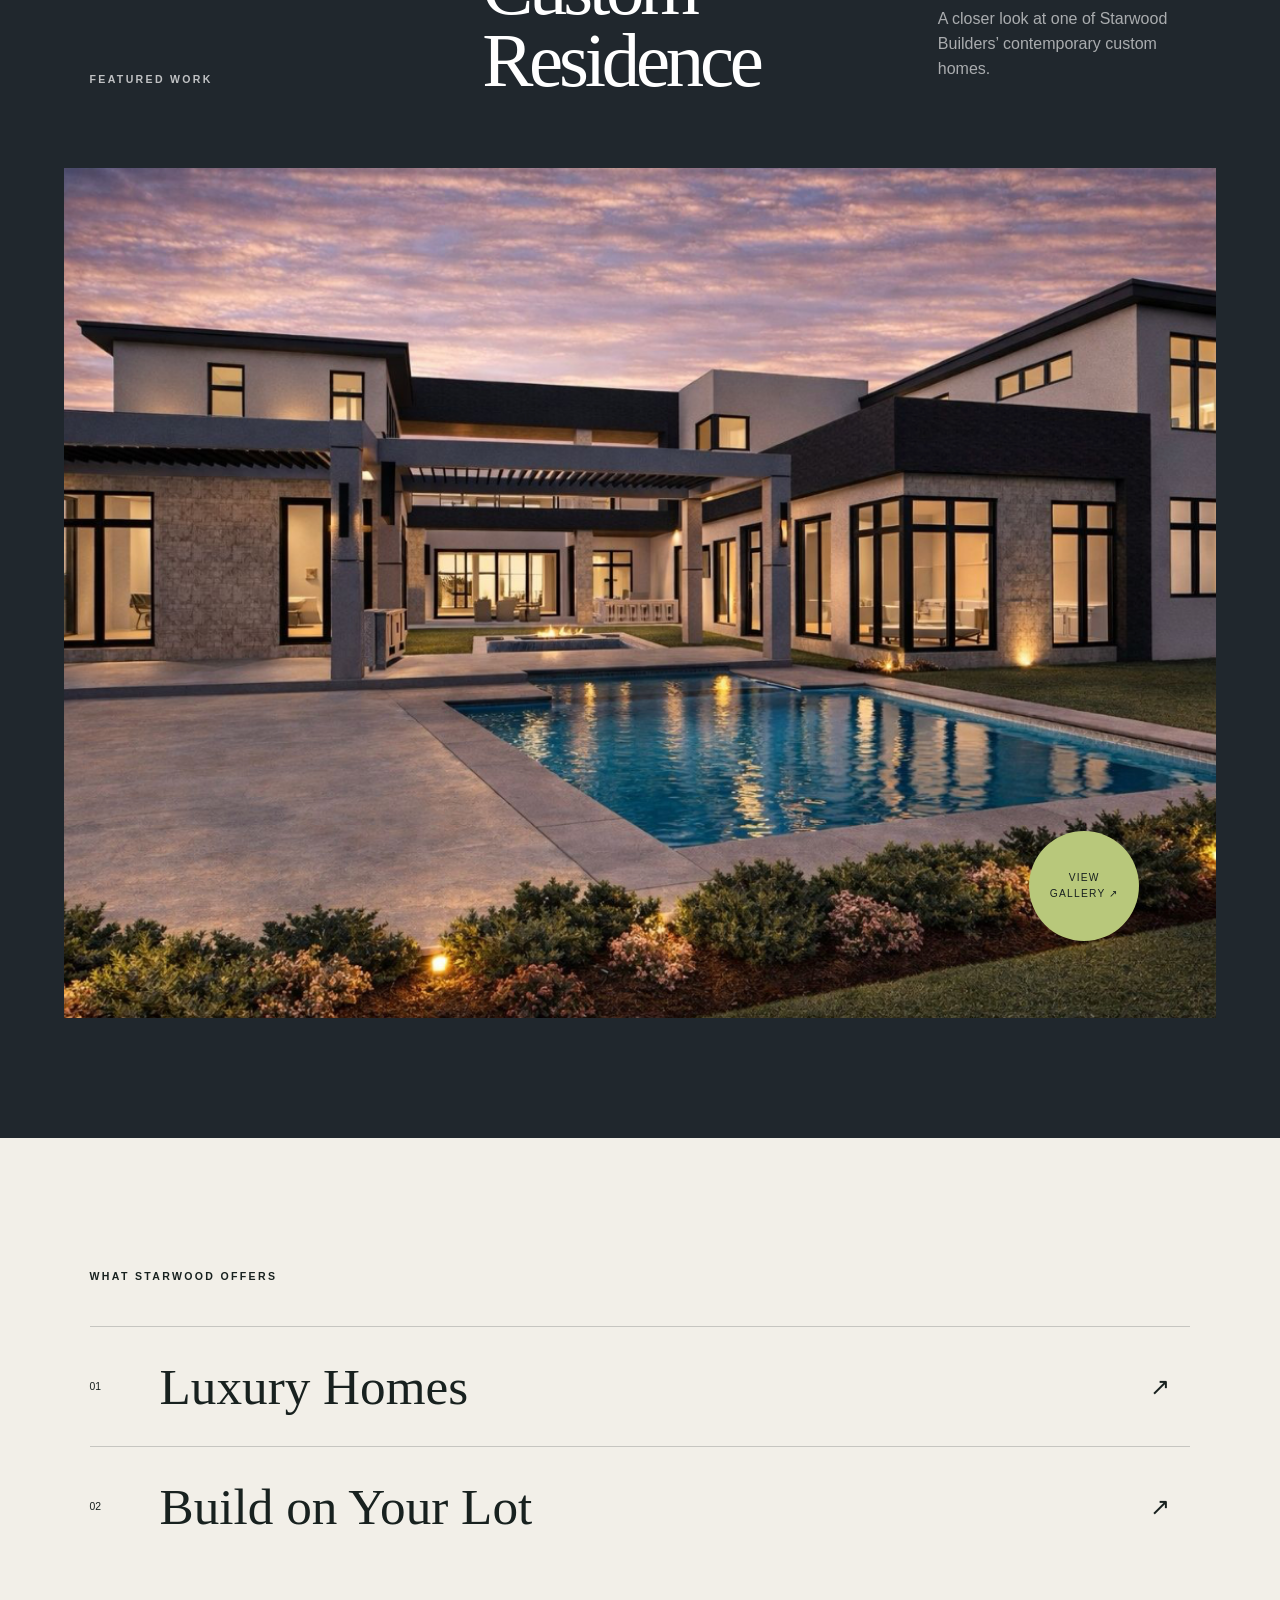
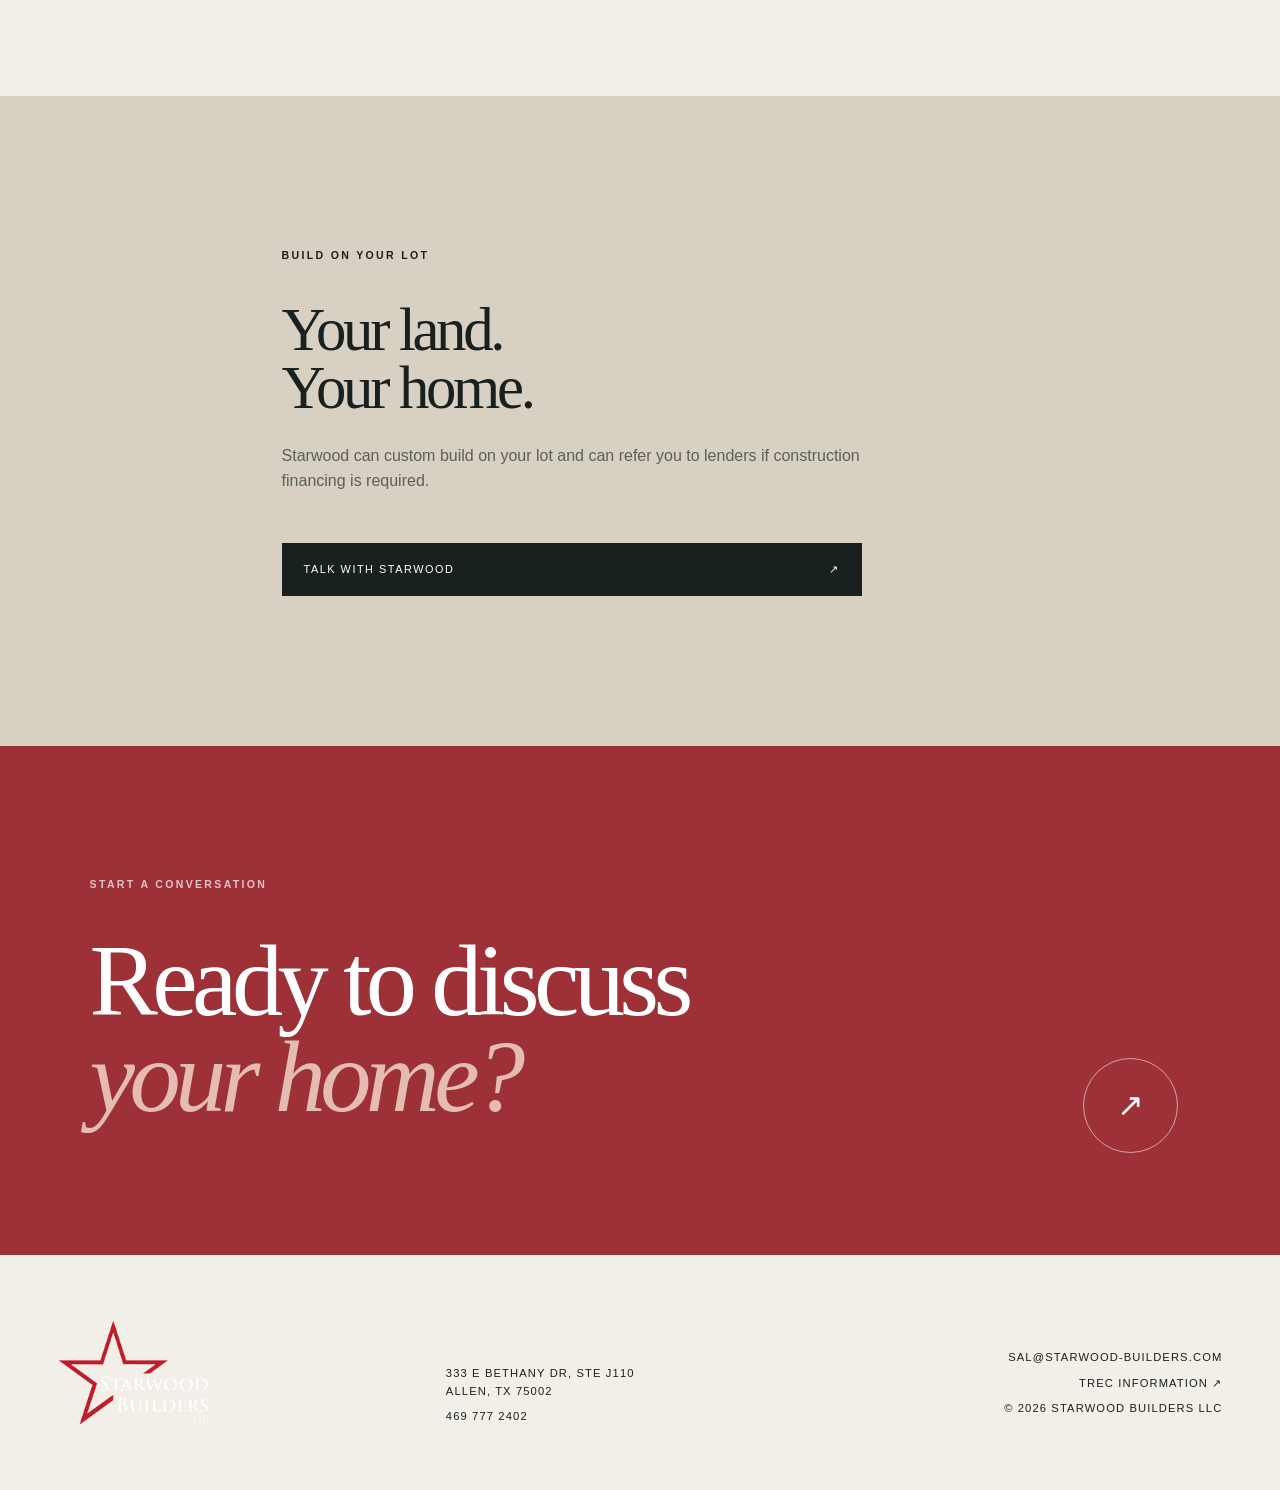
==== commit 3533ef09: "Update contact actions and featured builds" ====
--- a/index.html
+++ b/index.html
@@ -5,19 +5,20 @@
 <section class="scroll-project" aria-label="Featured custom home design, angled view"><img src="assets/featured-design-angle.jpg" alt="Contemporary custom home design, angled exterior view"><div class="scroll-project-shade"></div><div class="scroll-project-copy reveal"><p class="kicker light">Featured design · View 01</p><h2>Modern form.<br><em>Distinctive character.</em></h2></div><span class="scroll-project-number">02 / 03</span></section>
 <section class="scroll-project" aria-label="Featured custom home design, front view"><img src="assets/featured-design-front.jpg" alt="Contemporary custom home design, front exterior view"><div class="scroll-project-shade"></div><div class="scroll-project-copy reveal"><p class="kicker light">Featured design · View 02</p><h2>A bold<br><em>first impression.</em></h2></div><span class="scroll-project-number">03 / 03</span></section>
 <section class="featured-builds" aria-labelledby="featured-builds-title">
-  <div class="featured-builds-head reveal"><div><p class="kicker">Selected projects</p><h2 id="featured-builds-title">Featured <em>builds.</em></h2></div><div class="slider-controls"><button class="slider-arrow slider-prev" type="button" aria-label="Previous featured build">←</button><span class="slider-count" aria-live="polite">01 / 03</span><button class="slider-arrow slider-next" type="button" aria-label="Next featured build">→</button></div></div>
+  <div class="featured-builds-head reveal"><div><p class="kicker">Selected projects</p><h2 id="featured-builds-title">Featured <em>builds.</em></h2></div><div class="slider-controls"><button class="slider-arrow slider-prev" type="button" aria-label="Previous featured build">←</button><span class="slider-count" aria-live="polite">01 / 04</span><button class="slider-arrow slider-next" type="button" aria-label="Next featured build">→</button></div></div>
   <div class="build-slider" tabindex="0" aria-label="Featured builds carousel">
     <div class="build-track">
       <article class="build-slide is-active" aria-hidden="false"><div class="build-image"><img src="assets/featured-830-athens.png" alt="Design for 830 Athens Drive, Prosper, Texas"></div><div class="build-meta"><span class="build-tag">In progress</span><div><h3>830 Athens Drive</h3><p>Prosper, Texas 75078</p></div><span class="build-index">01</span></div></article>
-      <article class="build-slide" aria-hidden="true"><div class="build-image"><img src="assets/featured-890-notre-dame.png" alt="Design for 890 Notre Dame, Prosper, Texas"></div><div class="build-meta"><span class="build-tag">In progress</span><div><h3>890 Notre Dame</h3><p>Prosper, Texas 75078</p></div><span class="build-index">02</span></div></article>
-      <article class="build-slide" aria-hidden="true"><div class="build-image contain-image"><img src="assets/featured-3767-balfour.png" alt="Previous design for 3767 Balfour Court, Frisco, Texas"></div><div class="build-meta"><span class="build-tag previous">Previous design</span><div><h3>3767 Balfour Ct</h3><p>Frisco, TX 75035</p></div><span class="build-index">03</span></div></article>
+      <article class="build-slide" aria-hidden="true"><div class="build-image"><img src="assets/featured-890-notre-dame.png" alt="Design for 3731 Balfour, Frisco, Texas"></div><div class="build-meta"><span class="build-tag">In progress</span><div><h3>3731 Balfour</h3><p>Frisco, TX 75035</p></div><span class="build-index">02</span></div></article>
+      <article class="build-slide" aria-hidden="true"><div class="build-image"><img src="assets/featured-design-angle.jpg" alt="Design for 890 Notre Dame, Prosper, Texas"></div><div class="build-meta"><span class="build-tag">In progress</span><div><h3>890 Notre Dame</h3><p>Prosper, Texas 75078</p></div><span class="build-index">03</span></div></article>
+      <article class="build-slide" aria-hidden="true"><div class="build-image contain-image"><img src="assets/featured-3767-balfour.png" alt="Previous design for 3767 Balfour Court, Frisco, Texas"></div><div class="build-meta"><span class="build-tag previous">Previous design</span><div><h3>3767 Balfour Ct</h3><p>Frisco, TX 75035</p></div><span class="build-index">04</span></div></article>
     </div>
   </div>
-  <div class="slider-dots" role="tablist" aria-label="Choose featured build"><button class="is-active" type="button" aria-label="Show 830 Athens Drive" aria-selected="true"></button><button type="button" aria-label="Show 890 Notre Dame" aria-selected="false"></button><button type="button" aria-label="Show 3767 Balfour Court" aria-selected="false"></button></div>
+  <div class="slider-dots" role="tablist" aria-label="Choose featured build"><button class="is-active" type="button" aria-label="Show 830 Athens Drive" aria-selected="true"></button><button type="button" aria-label="Show 3731 Balfour" aria-selected="false"></button><button type="button" aria-label="Show 890 Notre Dame" aria-selected="false"></button><button type="button" aria-label="Show 3767 Balfour Court" aria-selected="false"></button></div>
 </section>
 <section class="statement"><p class="kicker reveal">Starwood Builders</p><div class="statement-grid"><h2 class="reveal">Luxury homes designed<br>to <em>stand apart.</em></h2><div class="reveal"><p>Starwood Builders creates luxury homes with unique character across the Dallas–Fort Worth area.</p><a class="arrow-link" href="contact.html">Contact Starwood <span>↗</span></a></div></div></section>
 <section class="featured"><div class="feature-head reveal"><p class="kicker light">Featured work</p><h2>Custom<br>Residence</h2><p>A closer look at one of Starwood Builders’ contemporary custom homes.</p></div><a class="feature-image reveal" href="project-residence.html"><img src="assets/skyline-pool.png" alt="Contemporary custom home with pool courtyard"><span class="view-disc">View<br>gallery ↗</span></a></section>
 <section class="home-services"><p class="kicker reveal">What Starwood offers</p><div class="service-links"><a href="contact.html" class="reveal"><span>01</span><h3>Luxury Homes</h3><b>↗</b></a><a href="contact.html" class="reveal"><span>02</span><h3>Build on Your Lot</h3><b>↗</b></a></div></section>
 <section class="split-feature text-only-feature"><div class="split-copy reveal"><p class="kicker">Build on your lot</p><h2>Your land.<br>Your home.</h2><p>Starwood can custom build on your lot and can refer you to lenders if construction financing is required.</p><a class="button" href="contact.html">Talk with Starwood <span>↗</span></a></div></section>
 <section class="cta"><p class="kicker light reveal">Start a conversation</p><h2 class="reveal">Ready to discuss<br><em>your home?</em></h2><a href="contact.html" class="round-arrow" aria-label="Contact Starwood Builders">↗</a></section>
-</main><footer><a class="brand" href="index.html"><img class="brand-logo" src="assets/starwood-logo.png" alt="Starwood Builders LLC"></a><div><p>11625 Custer Rd, Suite 110-116<br>Frisco, TX 75035</p><a href="tel:+14697772402">469 777 2402</a></div><div><a href="mailto:sal@starwood-builders.com">sal@starwood-builders.com</a><p><a href="https://starwood-builders.com/texas-real-estate-commission/">TREC information ↗</a></p><p>© 2026 Starwood Builders LLC</p></div></footer><script src="script.js"></script></body></html>
+</main><footer><a class="brand" href="index.html"><img class="brand-logo" src="assets/starwood-logo.png" alt="Starwood Builders LLC"></a><div><p>333 E Bethany Dr, Ste J110<br>Allen, TX 75002</p><a href="tel:+14697772402">469 777 2402</a></div><div><a href="mailto:sal@starwood-builders.com">sal@starwood-builders.com</a><p><a href="https://starwood-builders.com/texas-real-estate-commission/">TREC information ↗</a></p><p>© 2026 Starwood Builders LLC</p></div></footer><script src="script.js"></script></body></html>
--- a/styles.css
+++ b/styles.css
@@ -1,5 +1,5 @@
-:root{--ink:#18211f;--night:#20272d;--paper:#f2efe8;--cream:#faf8f2;--red:#9d3137;--sage:#b8c87b;--line:rgba(24,33,31,.2)}*{box-sizing:border-box}html{scroll-behavior:smooth}body{margin:0;background:var(--paper);color:var(--ink);font:16px/1.55 Arial,Helvetica,sans-serif}a{color:inherit;text-decoration:none}img{display:block;width:100%;object-fit:cover}p,h1,h2,h3{margin-top:0}h1,h2{font:400 clamp(3.5rem,7vw,7.5rem)/.94 Georgia,serif;letter-spacing:-.055em}em{font-weight:400;color:#b88772}.kicker{font-size:.66rem;letter-spacing:.22em;text-transform:uppercase;font-weight:700}.light{color:rgba(255,255,255,.72)}.site-header{height:92px;padding:0 4.5vw;display:flex;align-items:center;justify-content:space-between;position:relative;z-index:20}.overlay-header{position:absolute;top:0;left:0;right:0;color:#fff}.brand{display:flex;gap:10px;align-items:center;line-height:1}.brand-star{color:var(--red);font-size:2rem}.overlay-header .brand-star{color:white}.brand b{font:700 1rem Georgia,serif;letter-spacing:.1em;display:block}.brand small{font-size:.54rem;letter-spacing:.43em}.site-header nav{display:flex;gap:38px;font-size:.7rem;text-transform:uppercase;letter-spacing:.16em}.site-header nav a{padding:8px 0;border-bottom:1px solid transparent}.site-header nav a:hover,.site-header nav .active{border-color:currentColor}.menu{display:none;background:none;border:0;width:34px}.menu i{display:block;height:1px;background:currentColor;margin:6px 0}.cinema-hero,.project-hero{height:100svh;min-height:680px;position:relative;color:white;overflow:hidden}.cinema-hero>img,.project-hero>img{height:100%;position:absolute;inset:0}.cinema-shade{position:absolute;inset:0;background:linear-gradient(90deg,rgba(9,14,15,.58),transparent 65%),linear-gradient(0deg,rgba(0,0,0,.38),transparent 50%)}.hero-copy{position:absolute;left:7vw;bottom:12vh;z-index:2}.hero-copy h1{font-size:clamp(4.8rem,10vw,10rem);margin:22px 0 50px}.arrow-link{font-size:.68rem;text-transform:uppercase;letter-spacing:.16em;display:flex;justify-content:space-between;gap:50px;width:max-content;min-width:245px;border-bottom:1px solid;padding:0 0 9px}.light-link{color:white}.project-count{position:absolute;right:5vw;top:34%;display:grid;justify-items:center;gap:8px;font-size:.6rem;z-index:2}.project-count i{height:180px;width:1px;background:rgba(255,255,255,.55)}.side-note{position:absolute;right:4vw;bottom:7vh;z-index:2;font-size:.58rem;text-transform:uppercase;letter-spacing:.2em;writing-mode:vertical-rl}.statement{padding:140px 7vw}.statement-grid{display:grid;grid-template-columns:2fr 1fr;gap:10vw;align-items:end;margin-top:38px}.statement h2{font-size:clamp(3.4rem,6.5vw,6.8rem);margin:0}.statement-grid>div p{font-size:1.1rem;margin-bottom:50px}.featured{background:var(--night);color:white;padding:120px 5vw}.feature-head{display:grid;grid-template-columns:1fr 1.2fr .8fr;gap:6vw;align-items:end;margin:0 2vw 70px}.feature-head h2{font-size:clamp(3.5rem,6vw,6rem);margin:0}.feature-head>p:last-child{color:rgba(255,255,255,.62)}.feature-image{position:relative;display:block}.feature-image img{height:70vw;max-height:850px}.view-disc{position:absolute;right:6vw;bottom:6vw;width:110px;height:110px;border-radius:50%;background:var(--sage);color:var(--ink);display:grid;place-items:center;text-align:center;text-transform:uppercase;font-size:.64rem;letter-spacing:.12em;transition:.3s}.feature-image:hover .view-disc{transform:rotate(12deg) scale(1.08)}.home-services{padding:130px 7vw}.service-links{margin-top:42px}.service-links a{display:grid;grid-template-columns:70px 1fr 40px;align-items:center;border-top:1px solid var(--line);padding:34px 0}.service-links span{font-size:.65rem}.service-links h3{font:400 clamp(2.2rem,4vw,4.6rem)/1 Georgia,serif;margin:0;transition:.3s}.service-links b{font-size:1.5rem;font-weight:400}.service-links a:hover h3{transform:translateX(18px);color:var(--red)}.split-feature{display:grid;grid-template-columns:1.3fr .7fr;min-height:720px}.split-feature img{height:100%}.split-copy{background:#d8d0c2;padding:90px 6vw;display:flex;flex-direction:column;justify-content:center}.split-copy h2{font-size:3.8rem;margin:28px 0}.split-copy>p:not(.kicker){color:#59605d}.button{background:var(--ink);color:white;padding:18px 22px;margin-top:34px;display:flex;justify-content:space-between;font-size:.68rem;text-transform:uppercase;letter-spacing:.14em}.cta{background:var(--red);color:white;padding:130px 7vw;position:relative}.cta h2{font-size:clamp(4rem,8vw,8rem);margin:40px 0 0}.cta h2 em{color:#e4bcb1}.round-arrow{width:95px;height:95px;border:1px solid rgba(255,255,255,.55);border-radius:50%;display:grid;place-items:center;font-size:2rem;position:absolute;right:8vw;bottom:20%;transition:.3s}.round-arrow:hover{background:#fff;color:var(--red);transform:rotate(10deg)}footer{padding:65px 4.5vw;display:grid;grid-template-columns:1fr 1fr 1fr;align-items:end;font-size:.7rem;text-transform:uppercase;letter-spacing:.1em}footer>div:last-child{text-align:right}footer p{margin:8px 0}.page-intro{padding:100px 7vw 120px;display:grid;grid-template-columns:1fr 2.1fr .8fr;gap:5vw;align-items:end}.page-intro h1{font-size:clamp(4rem,7.5vw,7.8rem);grid-column:2;margin:0}.page-intro>.kicker{align-self:start;padding-top:20px}.intro-aside{color:#5f6663}.portfolio-grid{padding:0 4.5vw 130px;display:grid;grid-template-columns:1fr 1fr;gap:100px 28px}.portfolio-card.wide{grid-column:span 2}.portfolio-card>div{position:relative;overflow:hidden}.portfolio-card img{height:52vw;max-height:760px;filter:saturate(.82);transition:.7s}.portfolio-card:not(.wide) img{height:46vw}.portfolio-card:hover img{transform:scale(1.02);filter:saturate(1)}.hover-view{position:absolute;inset:auto 20px 20px auto;background:var(--sage);padding:15px 20px;font-size:.62rem;text-transform:uppercase;letter-spacing:.12em;transform:translateY(80px);transition:.35s}.portfolio-card:hover .hover-view{transform:none}.portfolio-card>p{display:grid;grid-template-columns:1fr 1fr 30px;border-top:1px solid;margin:15px 0 0;padding-top:12px;align-items:baseline}.portfolio-card p b{font:400 1.35rem Georgia,serif}.portfolio-card p span,.portfolio-card p i{font-size:.58rem;text-transform:uppercase;letter-spacing:.12em;font-style:normal}.project-title{position:absolute;z-index:2;left:7vw;bottom:10vh}.project-title h1{font-size:clamp(5rem,10vw,10rem);margin:25px 0 0}.scroll-cue{position:absolute;z-index:2;right:5vw;bottom:8vh;font-size:.6rem;text-transform:uppercase;letter-spacing:.18em}.project-story{padding:140px 7vw;display:grid;grid-template-columns:1.4fr .6fr;gap:10vw}.project-story h2,.about-copy h2{font-size:clamp(3.5rem,6vw,6rem)}.project-story>div:last-child>p{font-size:1.1rem}.project-story dl{margin:60px 0 0}.project-story dl div{display:flex;justify-content:space-between;border-top:1px solid var(--line);padding:12px 0}.project-story dt,.project-story dd{font-size:.62rem;text-transform:uppercase;letter-spacing:.12em;margin:0}.gallery{padding:0 4.5vw 120px}.gallery .full{height:70vw;max-height:880px}.gallery-pair{display:grid;grid-template-columns:1fr 1fr;gap:24px;margin-top:24px}.gallery-pair img{height:47vw;max-height:650px}.concept{margin:120px 7vw 20px}.concept img{background:#fff}.concept figcaption{display:grid;grid-template-columns:1fr 1fr;border-top:1px solid;padding-top:16px;margin-top:15px}.concept figcaption span{font-size:.65rem;text-transform:uppercase;letter-spacing:.12em}.next-project{padding:90px 7vw 130px}.next-project a{display:flex;justify-content:space-between;align-items:center;border-top:1px solid;padding-top:30px;font:400 clamp(2.7rem,5vw,5rem) Georgia,serif}.service-detail{padding:100px 7vw;display:grid;grid-template-columns:.25fr 1fr 1fr;gap:6vw;border-top:1px solid var(--line)}.service-number{font-size:.62rem}.service-detail h2{font-size:clamp(3rem,5vw,5.2rem)}.service-detail ul{list-style:none;padding:30px 0 0;margin:35px 0 0;border-top:1px solid var(--line)}.service-detail li{border-bottom:1px solid var(--line);padding:10px 0;font-size:.72rem;text-transform:uppercase;letter-spacing:.1em}.service-detail.dark{background:var(--night);color:white;border:0}.service-detail.dark>div:last-child>p{color:rgba(255,255,255,.68)}.service-image{padding:0 4.5vw}.service-image img{height:65vw;max-height:820px}.about-image{padding:0 4.5vw}.about-image img{height:68vw;max-height:850px}.about-copy{padding:130px 7vw;display:grid;grid-template-columns:.4fr 1.2fr .8fr;gap:5vw}.about-copy>div p{font-size:1.08rem}.values{background:var(--night);color:white;padding:120px 7vw}.values>div{display:grid;grid-template-columns:1fr 1fr;margin-top:60px}.values article{padding:35px 5vw 45px 0;border-top:1px solid rgba(255,255,255,.25)}.values article:nth-child(odd){border-right:1px solid rgba(255,255,255,.25)}.values article:nth-child(even){padding-left:5vw}.values h3{font:400 2.2rem Georgia,serif;margin:25px 0 10px}.values span{font-size:.62rem}.values p{color:rgba(255,255,255,.6)}.contact-page{background:#d8d0c2}.contact-layout{padding:100px 7vw 140px;display:grid;grid-template-columns:1fr 1fr;gap:10vw}.contact-layout h1{font-size:clamp(4rem,7vw,7rem);margin:30px 0 45px}.contact-lead{max-width:470px;font-size:1.1rem}.contact-info{margin-top:80px;display:flex;flex-direction:column;align-items:start;gap:12px}.contact-info a{border-bottom:1px solid}.inquiry-form{display:grid;grid-template-columns:1fr 1fr;gap:28px 24px;padding-top:30px}.inquiry-form label{display:flex;flex-direction:column;gap:8px}.inquiry-form label.full{grid-column:span 2}.inquiry-form label span{font-size:.6rem;text-transform:uppercase;letter-spacing:.15em}.inquiry-form input,.inquiry-form select,.inquiry-form textarea{font:inherit;background:transparent;border:0;border-bottom:1px solid var(--ink);border-radius:0;padding:10px 0;color:inherit}.inquiry-form textarea{resize:vertical}.inquiry-form button{grid-column:span 2;background:var(--ink);color:white;border:0;padding:20px;display:flex;justify-content:space-between;text-transform:uppercase;letter-spacing:.13em}.reveal{opacity:0;transform:translateY(28px);transition:opacity .8s,transform .8s}.reveal.visible{opacity:1;transform:none}
-@media(max-width:760px){.site-header{height:74px;padding:0 6vw}.site-header nav{display:none}.site-header.open nav{display:flex;position:absolute;top:74px;left:0;right:0;background:var(--paper);color:var(--ink);padding:35px 7vw;flex-direction:column;font-size:1rem}.overlay-header.open{background:var(--paper);color:var(--ink)}.menu{display:block;color:inherit}.cinema-hero,.project-hero{min-height:620px}.hero-copy{left:7vw;bottom:11vh}.hero-copy h1{font-size:18vw}.project-count,.side-note{display:none}.statement,.home-services,.cta{padding:90px 7vw}.statement-grid,.feature-head,.page-intro,.project-story,.service-detail,.about-copy,.contact-layout{grid-template-columns:1fr}.statement h2,.feature-head h2{font-size:13vw}.statement-grid>div{margin-top:30px}.featured{padding:90px 5vw}.feature-head{display:block}.feature-head>*{margin-bottom:25px}.feature-image img{height:105vw}.view-disc{width:85px;height:85px}.service-links a{grid-template-columns:40px 1fr 25px}.service-links h3{font-size:2rem}.split-feature{grid-template-columns:1fr}.split-feature img{height:70vw}.split-copy{padding:70px 7vw}.split-copy h2{font-size:2.8rem}.round-arrow{position:static;margin-top:50px}.page-intro{padding:70px 7vw 90px}.page-intro h1{grid-column:auto;font-size:14vw}.portfolio-grid{grid-template-columns:1fr;gap:70px}.portfolio-card.wide{grid-column:auto}.portfolio-card img,.portfolio-card:not(.wide) img{height:88vw}.portfolio-card>p{grid-template-columns:1fr 25px}.portfolio-card p span{display:none}.project-title h1{font-size:18vw}.project-story{padding:90px 7vw}.gallery{padding:0 4vw 90px}.gallery .full{height:85vw}.gallery-pair{grid-template-columns:1fr}.gallery-pair img{height:88vw}.concept{margin:70px 3vw}.concept figcaption{grid-template-columns:1fr;gap:15px}.service-detail{padding:80px 7vw}.service-detail .service-number{display:none}.service-image{padding:0}.service-image img,.about-image img{height:85vw}.about-image{padding:0}.about-copy{padding:90px 7vw}.values{padding:90px 7vw}.values>div{grid-template-columns:1fr}.values article,.values article:nth-child(even),.values article:nth-child(odd){padding:28px 0;border-right:0}.contact-layout{padding:70px 7vw 100px}.contact-info{margin-top:50px}.inquiry-form{grid-template-columns:1fr}.inquiry-form label.full,.inquiry-form button{grid-column:auto}footer{grid-template-columns:1fr;gap:30px;padding:50px 7vw}footer>div:last-child{text-align:left}}
+:root{--ink:#18211f;--night:#20272d;--paper:#f2efe8;--cream:#faf8f2;--red:#9d3137;--sage:#b8c87b;--line:rgba(24,33,31,.2)}*{box-sizing:border-box}html{scroll-behavior:smooth}body{margin:0;background:var(--paper);color:var(--ink);font:16px/1.55 Arial,Helvetica,sans-serif}a{color:inherit;text-decoration:none}img{display:block;width:100%;object-fit:cover}p,h1,h2,h3{margin-top:0}h1,h2{font:400 clamp(3.5rem,7vw,7.5rem)/.94 Georgia,serif;letter-spacing:-.055em}em{font-weight:400;color:#b88772}.kicker{font-size:.66rem;letter-spacing:.22em;text-transform:uppercase;font-weight:700}.light{color:rgba(255,255,255,.72)}.site-header{height:92px;padding:0 4.5vw;display:flex;align-items:center;justify-content:space-between;position:relative;z-index:20}.overlay-header{position:absolute;top:0;left:0;right:0;color:#fff}.brand{display:flex;gap:10px;align-items:center;line-height:1}.brand-star{color:var(--red);font-size:2rem}.overlay-header .brand-star{color:white}.brand b{font:700 1rem Georgia,serif;letter-spacing:.1em;display:block}.brand small{font-size:.54rem;letter-spacing:.43em}.site-header nav{display:flex;gap:38px;font-size:.7rem;text-transform:uppercase;letter-spacing:.16em}.site-header nav a{padding:8px 0;border-bottom:1px solid transparent}.site-header nav a:hover,.site-header nav .active{border-color:currentColor}.menu{display:none;background:none;border:0;width:34px}.menu i{display:block;height:1px;background:currentColor;margin:6px 0}.cinema-hero,.project-hero{height:100svh;min-height:680px;position:relative;color:white;overflow:hidden}.cinema-hero>img,.project-hero>img{height:100%;position:absolute;inset:0}.cinema-shade{position:absolute;inset:0;background:linear-gradient(90deg,rgba(9,14,15,.58),transparent 65%),linear-gradient(0deg,rgba(0,0,0,.38),transparent 50%)}.hero-copy{position:absolute;left:7vw;bottom:12vh;z-index:2}.hero-copy h1{font-size:clamp(4.8rem,10vw,10rem);margin:22px 0 50px}.arrow-link{font-size:.68rem;text-transform:uppercase;letter-spacing:.16em;display:flex;justify-content:space-between;gap:50px;width:max-content;min-width:245px;border-bottom:1px solid;padding:0 0 9px}.light-link{color:white}.project-count{position:absolute;right:5vw;top:34%;display:grid;justify-items:center;gap:8px;font-size:.6rem;z-index:2}.project-count i{height:180px;width:1px;background:rgba(255,255,255,.55)}.side-note{position:absolute;right:4vw;bottom:7vh;z-index:2;font-size:.58rem;text-transform:uppercase;letter-spacing:.2em;writing-mode:vertical-rl}.statement{padding:140px 7vw}.statement-grid{display:grid;grid-template-columns:2fr 1fr;gap:10vw;align-items:end;margin-top:38px}.statement h2{font-size:clamp(3.4rem,6.5vw,6.8rem);margin:0}.statement-grid>div p{font-size:1.1rem;margin-bottom:50px}.featured{background:var(--night);color:white;padding:120px 5vw}.feature-head{display:grid;grid-template-columns:1fr 1.2fr .8fr;gap:6vw;align-items:end;margin:0 2vw 70px}.feature-head h2{font-size:clamp(3.5rem,6vw,6rem);margin:0}.feature-head>p:last-child{color:rgba(255,255,255,.62)}.feature-image{position:relative;display:block}.feature-image img{height:70vw;max-height:850px}.view-disc{position:absolute;right:6vw;bottom:6vw;width:110px;height:110px;border-radius:50%;background:var(--sage);color:var(--ink);display:grid;place-items:center;text-align:center;text-transform:uppercase;font-size:.64rem;letter-spacing:.12em;transition:.3s}.feature-image:hover .view-disc{transform:rotate(12deg) scale(1.08)}.home-services{padding:130px 7vw}.service-links{margin-top:42px}.service-links a{display:grid;grid-template-columns:70px 1fr 40px;align-items:center;border-top:1px solid var(--line);padding:34px 0}.service-links span{font-size:.65rem}.service-links h3{font:400 clamp(2.2rem,4vw,4.6rem)/1 Georgia,serif;margin:0;transition:.3s}.service-links b{font-size:1.5rem;font-weight:400}.service-links a:hover h3{transform:translateX(18px);color:var(--red)}.split-feature{display:grid;grid-template-columns:1.3fr .7fr;min-height:720px}.split-feature img{height:100%}.split-copy{background:#d8d0c2;padding:90px 6vw;display:flex;flex-direction:column;justify-content:center}.split-copy h2{font-size:3.8rem;margin:28px 0}.split-copy>p:not(.kicker){color:#59605d}.button{background:var(--ink);color:white;padding:18px 22px;margin-top:34px;display:flex;justify-content:space-between;font-size:.68rem;text-transform:uppercase;letter-spacing:.14em}.cta{background:var(--red);color:white;padding:130px 7vw;position:relative}.cta h2{font-size:clamp(4rem,8vw,8rem);margin:40px 0 0}.cta h2 em{color:#e4bcb1}.round-arrow{width:95px;height:95px;border:1px solid rgba(255,255,255,.55);border-radius:50%;display:grid;place-items:center;font-size:2rem;position:absolute;right:8vw;bottom:20%;transition:.3s}.round-arrow:hover{background:#fff;color:var(--red);transform:rotate(10deg)}footer{padding:65px 4.5vw;display:grid;grid-template-columns:1fr 1fr 1fr;align-items:end;font-size:.7rem;text-transform:uppercase;letter-spacing:.1em}footer>div:last-child{text-align:right}footer p{margin:8px 0}.page-intro{padding:100px 7vw 120px;display:grid;grid-template-columns:1fr 2.1fr .8fr;gap:5vw;align-items:end}.page-intro h1{font-size:clamp(4rem,7.5vw,7.8rem);grid-column:2;margin:0}.page-intro>.kicker{align-self:start;padding-top:20px}.intro-aside{color:#5f6663}.portfolio-grid{padding:0 4.5vw 130px;display:grid;grid-template-columns:1fr 1fr;gap:100px 28px}.portfolio-card.wide{grid-column:span 2}.portfolio-card>div{position:relative;overflow:hidden}.portfolio-card img{height:52vw;max-height:760px;filter:saturate(.82);transition:.7s}.portfolio-card:not(.wide) img{height:46vw}.portfolio-card:hover img{transform:scale(1.02);filter:saturate(1)}.hover-view{position:absolute;inset:auto 20px 20px auto;background:var(--sage);padding:15px 20px;font-size:.62rem;text-transform:uppercase;letter-spacing:.12em;transform:translateY(80px);transition:.35s}.portfolio-card:hover .hover-view{transform:none}.portfolio-card>p{display:grid;grid-template-columns:1fr 1fr 30px;border-top:1px solid;margin:15px 0 0;padding-top:12px;align-items:baseline}.portfolio-card p b{font:400 1.35rem Georgia,serif}.portfolio-card p span,.portfolio-card p i{font-size:.58rem;text-transform:uppercase;letter-spacing:.12em;font-style:normal}.project-title{position:absolute;z-index:2;left:7vw;bottom:10vh}.project-title h1{font-size:clamp(5rem,10vw,10rem);margin:25px 0 0}.scroll-cue{position:absolute;z-index:2;right:5vw;bottom:8vh;font-size:.6rem;text-transform:uppercase;letter-spacing:.18em}.project-story{padding:140px 7vw;display:grid;grid-template-columns:1.4fr .6fr;gap:10vw}.project-story h2,.about-copy h2{font-size:clamp(3.5rem,6vw,6rem)}.project-story>div:last-child>p{font-size:1.1rem}.project-story dl{margin:60px 0 0}.project-story dl div{display:flex;justify-content:space-between;border-top:1px solid var(--line);padding:12px 0}.project-story dt,.project-story dd{font-size:.62rem;text-transform:uppercase;letter-spacing:.12em;margin:0}.gallery{padding:0 4.5vw 120px}.gallery .full{height:70vw;max-height:880px}.gallery-pair{display:grid;grid-template-columns:1fr 1fr;gap:24px;margin-top:24px}.gallery-pair img{height:47vw;max-height:650px}.concept{margin:120px 7vw 20px}.concept img{background:#fff}.concept figcaption{display:grid;grid-template-columns:1fr 1fr;border-top:1px solid;padding-top:16px;margin-top:15px}.concept figcaption span{font-size:.65rem;text-transform:uppercase;letter-spacing:.12em}.next-project{padding:90px 7vw 130px}.next-project a{display:flex;justify-content:space-between;align-items:center;border-top:1px solid;padding-top:30px;font:400 clamp(2.7rem,5vw,5rem) Georgia,serif}.service-detail{padding:100px 7vw;display:grid;grid-template-columns:.25fr 1fr 1fr;gap:6vw;border-top:1px solid var(--line)}.service-number{font-size:.62rem}.service-detail h2{font-size:clamp(3rem,5vw,5.2rem)}.service-detail ul{list-style:none;padding:30px 0 0;margin:35px 0 0;border-top:1px solid var(--line)}.service-detail li{border-bottom:1px solid var(--line);padding:10px 0;font-size:.72rem;text-transform:uppercase;letter-spacing:.1em}.service-detail.dark{background:var(--night);color:white;border:0}.service-detail.dark>div:last-child>p{color:rgba(255,255,255,.68)}.service-image{padding:0 4.5vw}.service-image img{height:65vw;max-height:820px}.about-image{padding:0 4.5vw}.about-image img{height:68vw;max-height:850px}.about-copy{padding:130px 7vw;display:grid;grid-template-columns:.4fr 1.2fr .8fr;gap:5vw}.about-copy>div p{font-size:1.08rem}.values{background:var(--night);color:white;padding:120px 7vw}.values>div{display:grid;grid-template-columns:1fr 1fr;margin-top:60px}.values article{padding:35px 5vw 45px 0;border-top:1px solid rgba(255,255,255,.25)}.values article:nth-child(odd){border-right:1px solid rgba(255,255,255,.25)}.values article:nth-child(even){padding-left:5vw}.values h3{font:400 2.2rem Georgia,serif;margin:25px 0 10px}.values span{font-size:.62rem}.values p{color:rgba(255,255,255,.6)}.contact-page{background:#d8d0c2}.contact-layout{padding:100px 7vw 140px;display:grid;grid-template-columns:1fr 1fr;gap:10vw}.contact-layout h1{font-size:clamp(4rem,7vw,7rem);margin:30px 0 45px}.contact-lead{max-width:470px;font-size:1.1rem}.contact-info{margin-top:80px;display:flex;flex-direction:column;align-items:start;gap:12px}.contact-info a{border-bottom:1px solid}.inquiry-form{display:grid;grid-template-columns:1fr 1fr;gap:28px 24px;padding-top:30px}.inquiry-form label{display:flex;flex-direction:column;gap:8px}.inquiry-form label.full{grid-column:span 2}.inquiry-form label span{font-size:.6rem;text-transform:uppercase;letter-spacing:.15em}.inquiry-form input,.inquiry-form select,.inquiry-form textarea{font:inherit;background:transparent;border:0;border-bottom:1px solid var(--ink);border-radius:0;padding:10px 0;color:inherit}.inquiry-form textarea{resize:vertical}.inquiry-form button{grid-column:span 2;background:var(--ink);color:white;border:0;padding:20px;display:flex;justify-content:space-between;text-transform:uppercase;letter-spacing:.13em}.form-note{grid-column:span 2;margin:-10px 0 0;font-size:.72rem;color:#59605d}.form-note a{border-bottom:1px solid}.reveal{opacity:0;transform:translateY(28px);transition:opacity .8s,transform .8s}.reveal.visible{opacity:1;transform:none}
+@media(max-width:760px){.site-header{height:74px;padding:0 6vw}.site-header nav{display:none}.site-header.open nav{display:flex;position:absolute;top:74px;left:0;right:0;background:var(--paper);color:var(--ink);padding:35px 7vw;flex-direction:column;font-size:1rem}.overlay-header.open{background:var(--paper);color:var(--ink)}.menu{display:block;color:inherit}.cinema-hero,.project-hero{min-height:620px}.hero-copy{left:7vw;bottom:11vh}.hero-copy h1{font-size:18vw}.project-count,.side-note{display:none}.statement,.home-services,.cta{padding:90px 7vw}.statement-grid,.feature-head,.page-intro,.project-story,.service-detail,.about-copy,.contact-layout{grid-template-columns:1fr}.statement h2,.feature-head h2{font-size:13vw}.statement-grid>div{margin-top:30px}.featured{padding:90px 5vw}.feature-head{display:block}.feature-head>*{margin-bottom:25px}.feature-image img{height:105vw}.view-disc{width:85px;height:85px}.service-links a{grid-template-columns:40px 1fr 25px}.service-links h3{font-size:2rem}.split-feature{grid-template-columns:1fr}.split-feature img{height:70vw}.split-copy{padding:70px 7vw}.split-copy h2{font-size:2.8rem}.round-arrow{position:static;margin-top:50px}.page-intro{padding:70px 7vw 90px}.page-intro h1{grid-column:auto;font-size:14vw}.portfolio-grid{grid-template-columns:1fr;gap:70px}.portfolio-card.wide{grid-column:auto}.portfolio-card img,.portfolio-card:not(.wide) img{height:88vw}.portfolio-card>p{grid-template-columns:1fr 25px}.portfolio-card p span{display:none}.project-title h1{font-size:18vw}.project-story{padding:90px 7vw}.gallery{padding:0 4vw 90px}.gallery .full{height:85vw}.gallery-pair{grid-template-columns:1fr}.gallery-pair img{height:88vw}.concept{margin:70px 3vw}.concept figcaption{grid-template-columns:1fr;gap:15px}.service-detail{padding:80px 7vw}.service-detail .service-number{display:none}.service-image{padding:0}.service-image img,.about-image img{height:85vw}.about-image{padding:0}.about-copy{padding:90px 7vw}.values{padding:90px 7vw}.values>div{grid-template-columns:1fr}.values article,.values article:nth-child(even),.values article:nth-child(odd){padding:28px 0;border-right:0}.contact-layout{padding:70px 7vw 100px}.contact-info{margin-top:50px}.inquiry-form{grid-template-columns:1fr}.inquiry-form label.full,.inquiry-form button,.form-note{grid-column:auto}footer{grid-template-columns:1fr;gap:30px;padding:50px 7vw}footer>div:last-child{text-align:left}}
 @media(prefers-reduced-motion:reduce){html{scroll-behavior:auto}.reveal{opacity:1;transform:none;transition:none}}
 .overlay-header.open .brand-star{color:var(--red)}
 .brand-logo{width:150px;height:auto;object-fit:contain}.overlay-header>.brand{background:transparent;padding:0;filter:drop-shadow(0 2px 8px rgba(0,0,0,.35))}.cinema-hero>img,.project-hero>img{animation:heroReveal 1.4s ease both}@keyframes heroReveal{from{opacity:.5;transform:scale(1.035)}to{opacity:1;transform:scale(1)}}
@@ -10,5 +10,5 @@
 .process-intro{padding:100px 7vw 130px;display:grid;grid-template-columns:.45fr 1.55fr .65fr;gap:5vw;align-items:end}.process-intro h1{font-size:clamp(4rem,7.5vw,7.8rem);margin:0}.process-intro>p:last-child{color:#59605d}.process-list{padding:0 7vw 130px}.process-step{display:grid;grid-template-columns:70px 1fr .65fr;gap:5vw;align-items:start;border-top:1px solid var(--line);padding:42px 0 60px}.process-step>span{font-size:.62rem;letter-spacing:.15em}.process-step h2{font-size:clamp(2.5rem,4vw,4.4rem);margin:14px 0 0}.process-step>p{color:#59605d}.process-note{position:relative;min-height:760px;color:#fff;display:flex;align-items:center}.process-note>img{position:absolute;inset:0;height:100%;filter:brightness(.45)}.process-note>div{position:relative;z-index:1;width:min(590px,86vw);margin-left:7vw}.process-note h2{font-size:clamp(3.5rem,6vw,6rem);margin:25px 0}.process-note>div>p:not(.kicker){color:rgba(255,255,255,.75)}.light-button{background:#fff;color:var(--ink);width:min(100%,420px)}
 @media(max-width:760px){.brand-logo{width:122px}.overlay-header>.brand{padding:0}.scroll-project{min-height:620px}.scroll-project>img{object-position:center}.scroll-project-copy{left:7vw;right:7vw;bottom:10vh}.scroll-project-copy h2{font-size:13vw}.scroll-project-number{right:7vw}.featured-builds{padding:90px 5vw}.featured-builds-head{display:block;margin-bottom:40px}.featured-builds-head h2{font-size:14vw}.slider-controls{margin-top:28px}.slider-arrow{width:44px;height:44px}.build-image{height:65vw}.build-meta{grid-template-columns:1fr 32px;gap:12px}.build-tag{grid-column:1/-1}.build-meta h3{font-size:1.7rem}.build-meta p{font-size:.58rem}.text-only-feature .split-copy{min-height:560px;padding:70px 7vw}.process-intro{padding:70px 7vw 90px;grid-template-columns:1fr}.process-intro h1{font-size:14vw}.process-list{padding:0 7vw 90px}.process-step{grid-template-columns:38px 1fr;gap:20px}.process-step>p{grid-column:2}.process-note{min-height:680px}.process-note>div{margin:0 7vw}.site-gallery{grid-template-columns:1fr;gap:55px}.site-gallery .wide{grid-column:auto}.site-gallery img,.site-gallery .tall img{height:85vw}.portfolio-resources{padding:80px 7vw}}
 @media(prefers-reduced-motion:reduce){.cinema-hero>img,.project-hero>img{animation:none}}
-.meet-builder{padding:120px 7vw 140px;display:grid;grid-template-columns:.8fr 1.2fr;gap:9vw;align-items:center;background:radial-gradient(circle at 12% 18%,rgba(255,255,255,.7),transparent 34%),linear-gradient(135deg,#f4f0e8,#ded5c7)}.builder-portrait{aspect-ratio:4/5;max-height:720px;border-radius:18px;box-shadow:0 30px 70px rgba(24,33,31,.16);background:linear-gradient(145deg,#c9c1b5,#ece7de);display:flex;flex-direction:column;align-items:center;justify-content:center;overflow:hidden;position:relative}.builder-portrait:before{content:"";position:absolute;width:72%;aspect-ratio:1;border:1px solid rgba(24,33,31,.15);border-radius:50%;top:13%}.portrait-monogram{font:italic 400 clamp(4.5rem,8vw,8rem) Georgia,serif;color:rgba(24,33,31,.55);letter-spacing:-.08em;position:relative}.builder-portrait p{font-size:.56rem;line-height:1.8;text-align:center;text-transform:uppercase;letter-spacing:.18em;color:rgba(24,33,31,.55);position:absolute;bottom:8%}.builder-profile>h1{font-size:clamp(3.8rem,6.8vw,7rem);margin:26px 0 10px}.signature-line{width:210px;height:42px;border-bottom:1px solid var(--red);margin:0 0 38px;position:relative}.signature-line span{position:absolute;right:8px;bottom:-7px;font:italic 2.4rem Georgia,serif;color:var(--red);transform:rotate(-6deg);opacity:.72}.builder-profile>h2{font-size:2.5rem;letter-spacing:-.03em;margin:0 0 4px}.builder-title{font-size:.66rem;text-transform:uppercase;letter-spacing:.16em;color:var(--red);font-weight:700}.builder-bio{max-width:710px;font-size:1.04rem;color:#4f5753;margin:30px 0 36px}.builder-points{list-style:none;margin:0 0 40px;padding:0;display:grid;grid-template-columns:1fr 1fr;gap:0 34px}.builder-points li{border-top:1px solid var(--line);padding:13px 0;font-size:.78rem;display:flex;gap:12px;align-items:start}.builder-points li span{width:20px;height:20px;border:1px solid var(--red);color:var(--red);border-radius:50%;display:grid;place-items:center;font-size:.62rem;flex:0 0 auto}.builder-button{width:min(100%,390px)}
-@media(max-width:760px){.meet-builder{padding:75px 7vw 90px;grid-template-columns:1fr;gap:60px}.builder-portrait{width:100%;max-height:none}.builder-profile>h1{font-size:14vw}.builder-points{grid-template-columns:1fr}}
+.meet-builder{padding:120px 7vw 140px;background:radial-gradient(circle at 12% 18%,rgba(255,255,255,.7),transparent 34%),linear-gradient(135deg,#f4f0e8,#ded5c7)}.builder-profile{max-width:920px;margin:0 auto}.builder-profile>h1{font-size:clamp(3.8rem,6.8vw,7rem);margin:26px 0 30px}.builder-profile>h2{font-size:2.5rem;letter-spacing:-.03em;margin:0 0 4px}.builder-title{font-size:.66rem;text-transform:uppercase;letter-spacing:.16em;color:var(--red);font-weight:700;display:flex;align-items:center;gap:12px;flex-wrap:wrap}.linkedin-link{width:25px;height:25px;border:1px solid rgba(157,49,55,.45);border-radius:50%;display:inline-grid;place-items:center;color:var(--red);transition:.25s}.linkedin-link svg{width:12px;height:12px;fill:currentColor}.linkedin-link:hover{background:var(--red);color:white;transform:translateY(-2px)}.builder-bio{max-width:710px;font-size:1.04rem;color:#4f5753;margin:30px 0 36px}.builder-points{list-style:none;margin:0 0 40px;padding:0;display:grid;grid-template-columns:1fr 1fr;gap:0 34px}.builder-points li{border-top:1px solid var(--line);padding:13px 0;font-size:.78rem;display:flex;gap:12px;align-items:start}.builder-points li span{width:20px;height:20px;border:1px solid var(--red);color:var(--red);border-radius:50%;display:grid;place-items:center;font-size:.62rem;flex:0 0 auto}.builder-button{width:min(100%,390px)}
+@media(max-width:760px){.meet-builder{padding:75px 7vw 90px}.builder-profile>h1{font-size:14vw}.builder-points{grid-template-columns:1fr}}
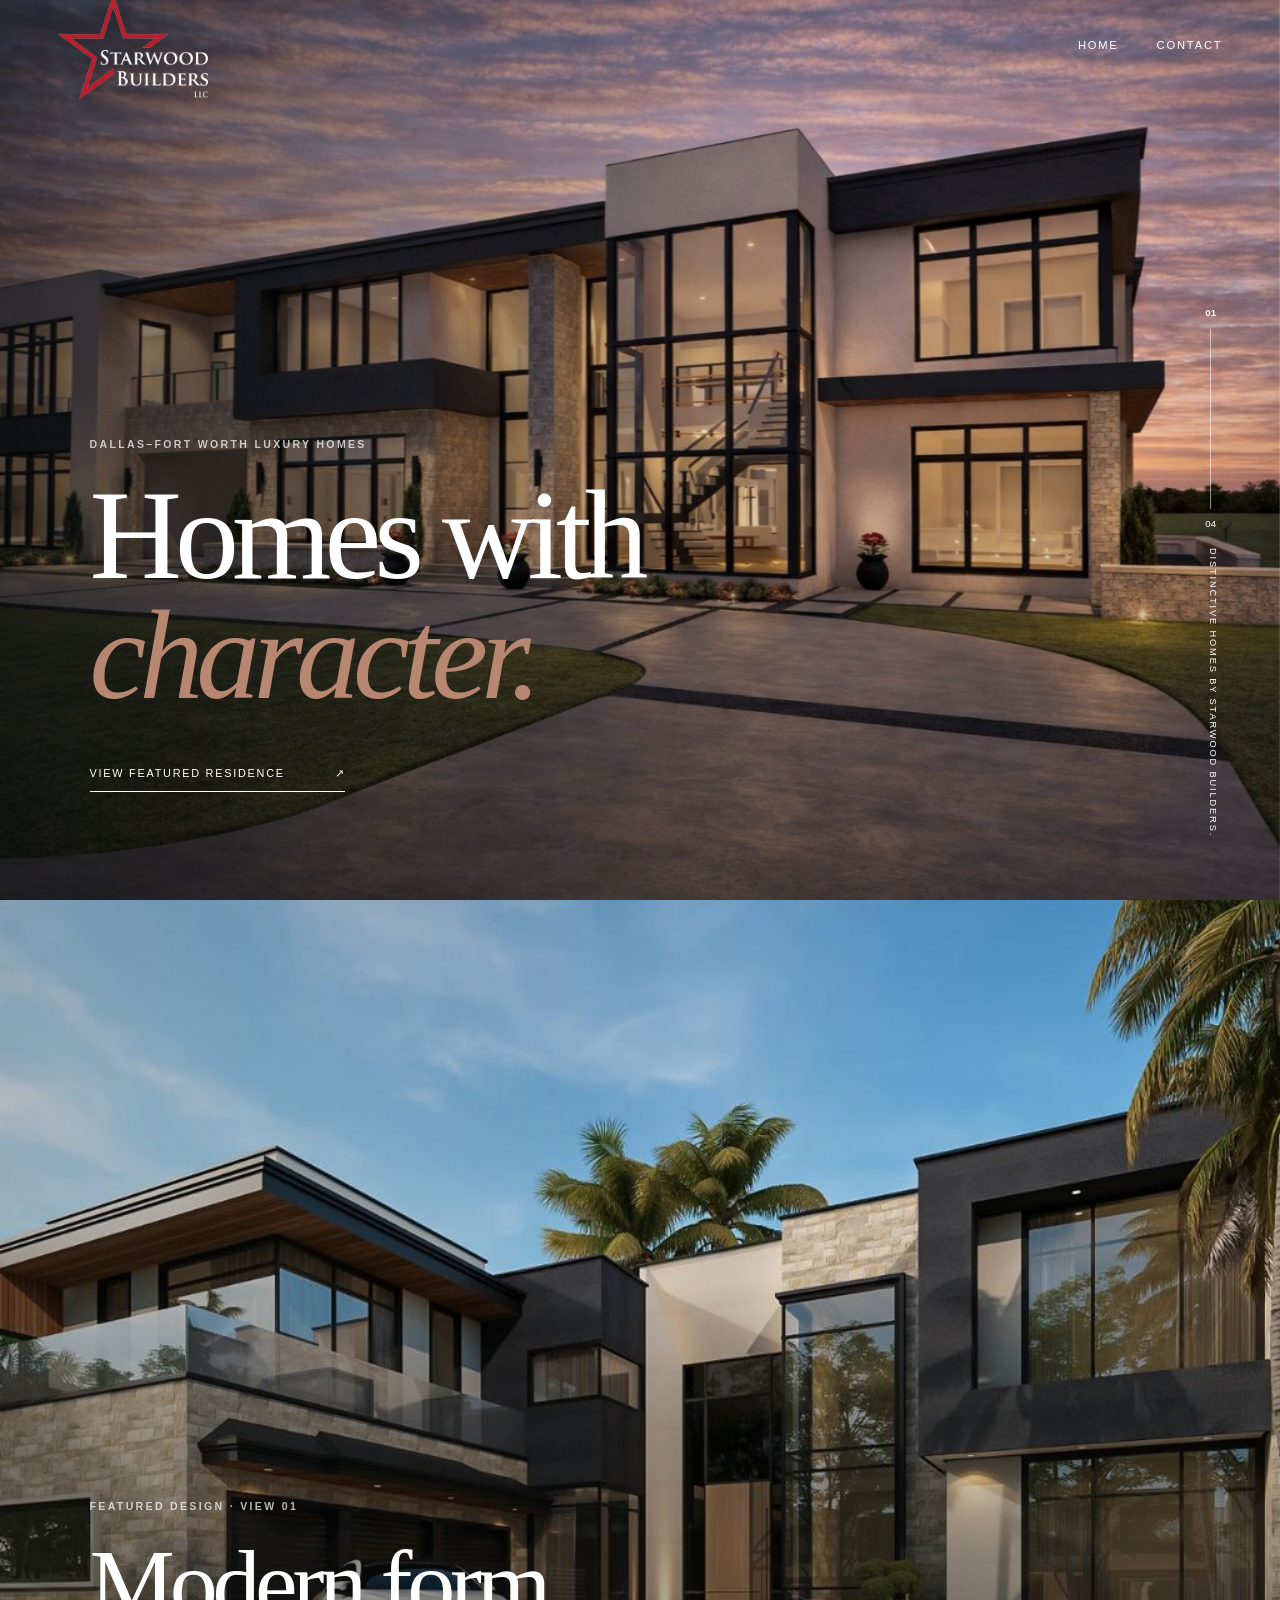
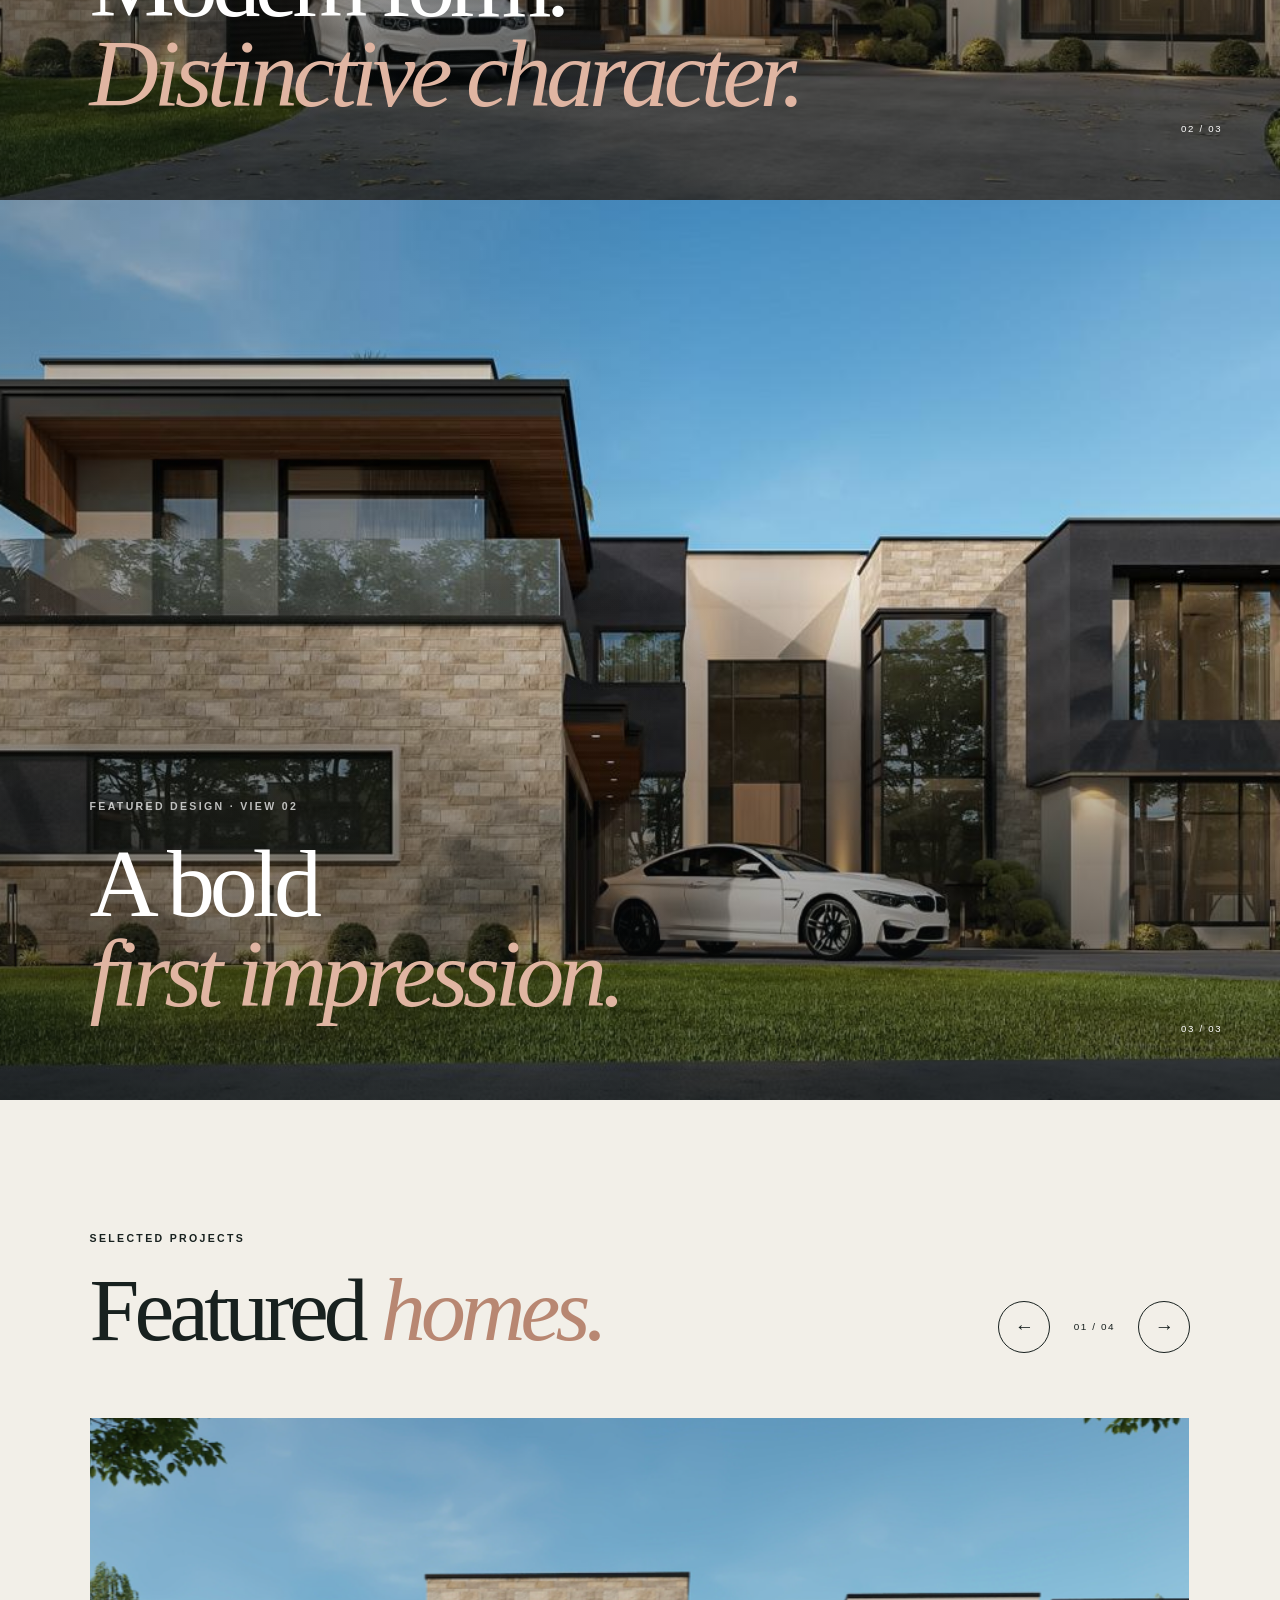
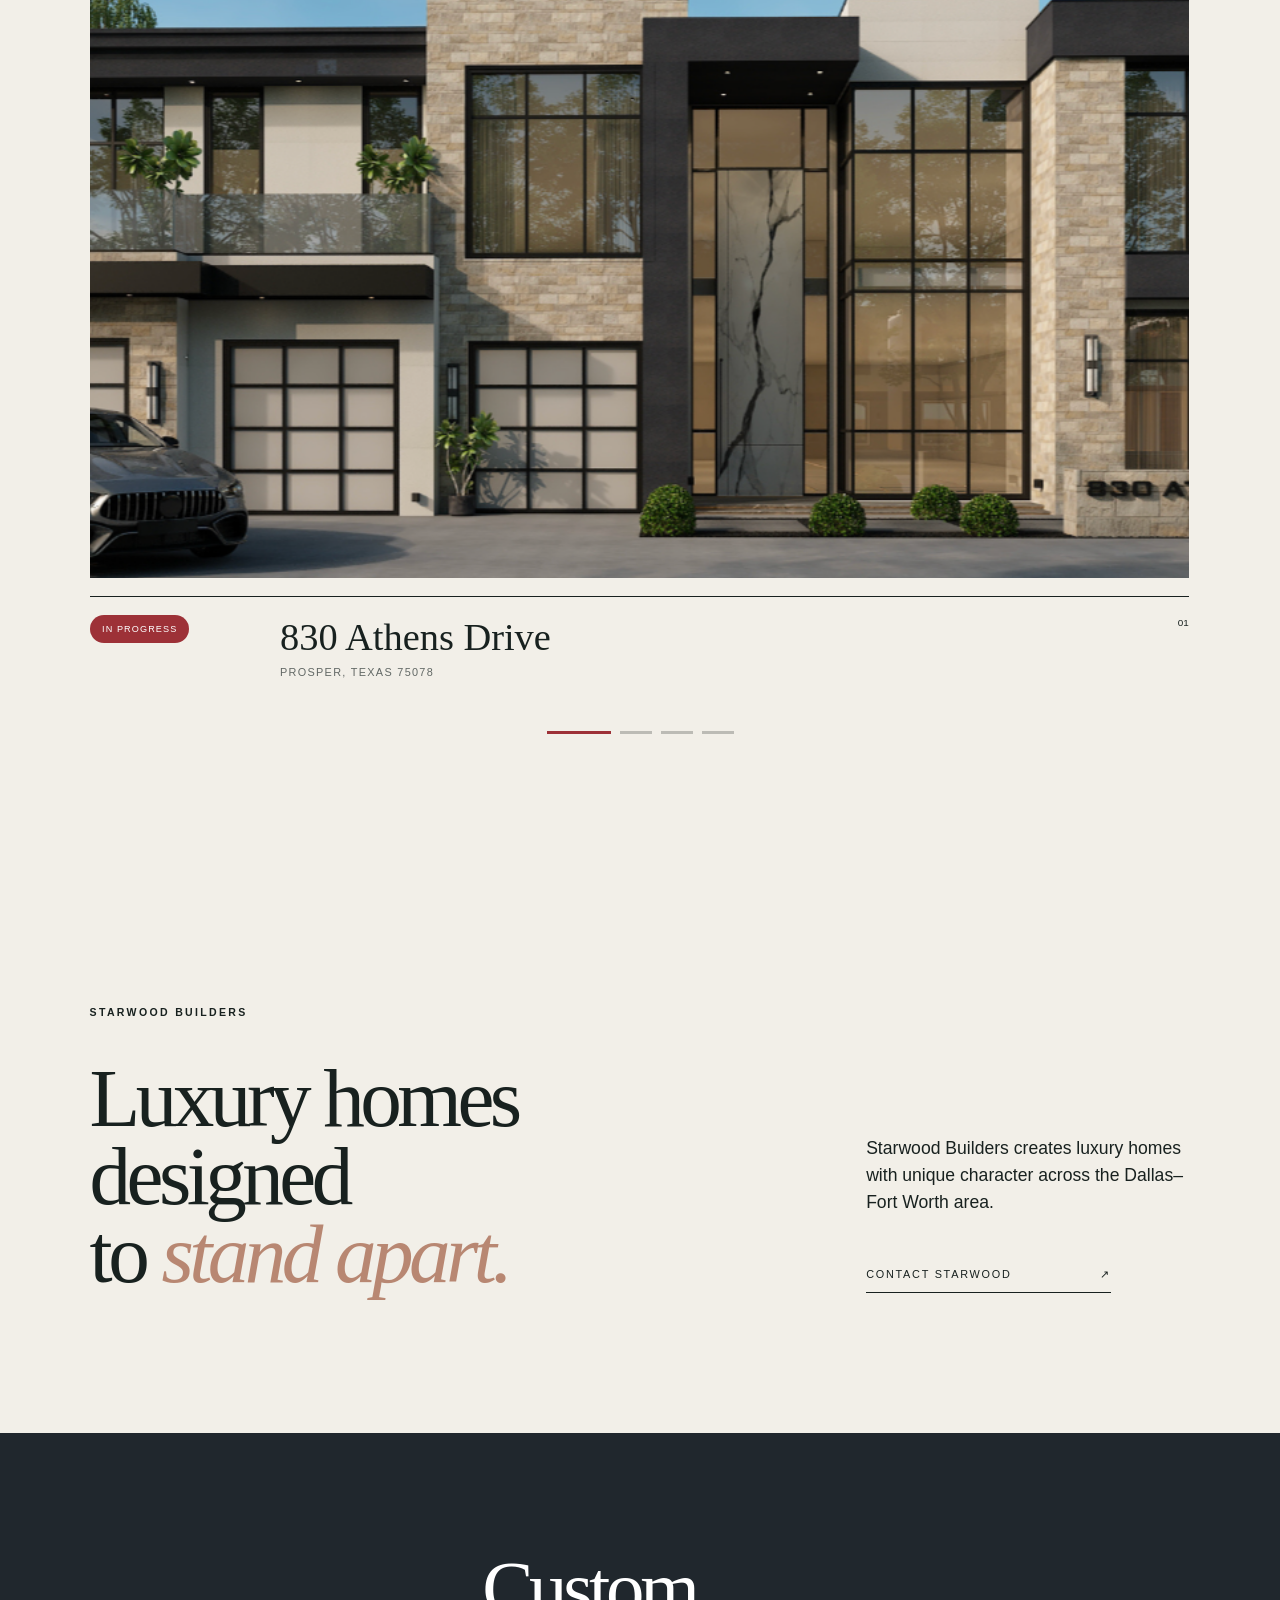
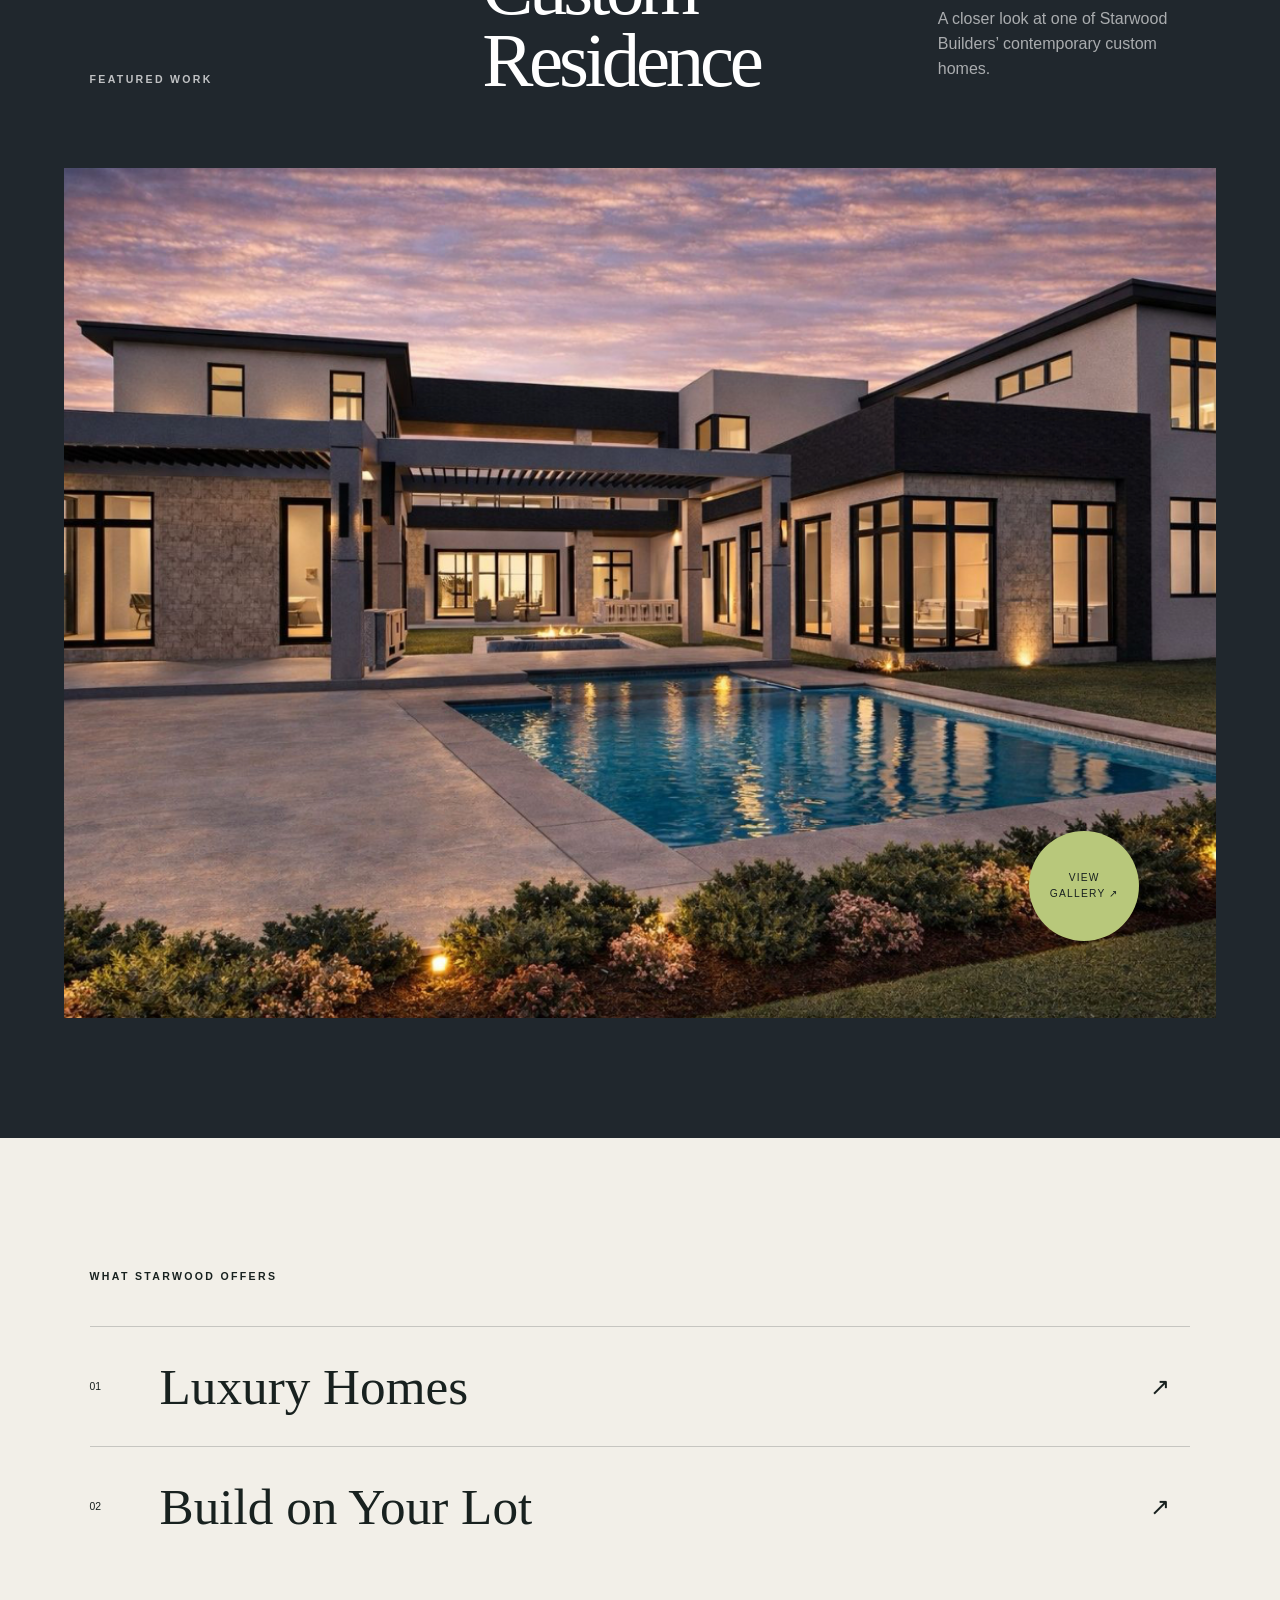
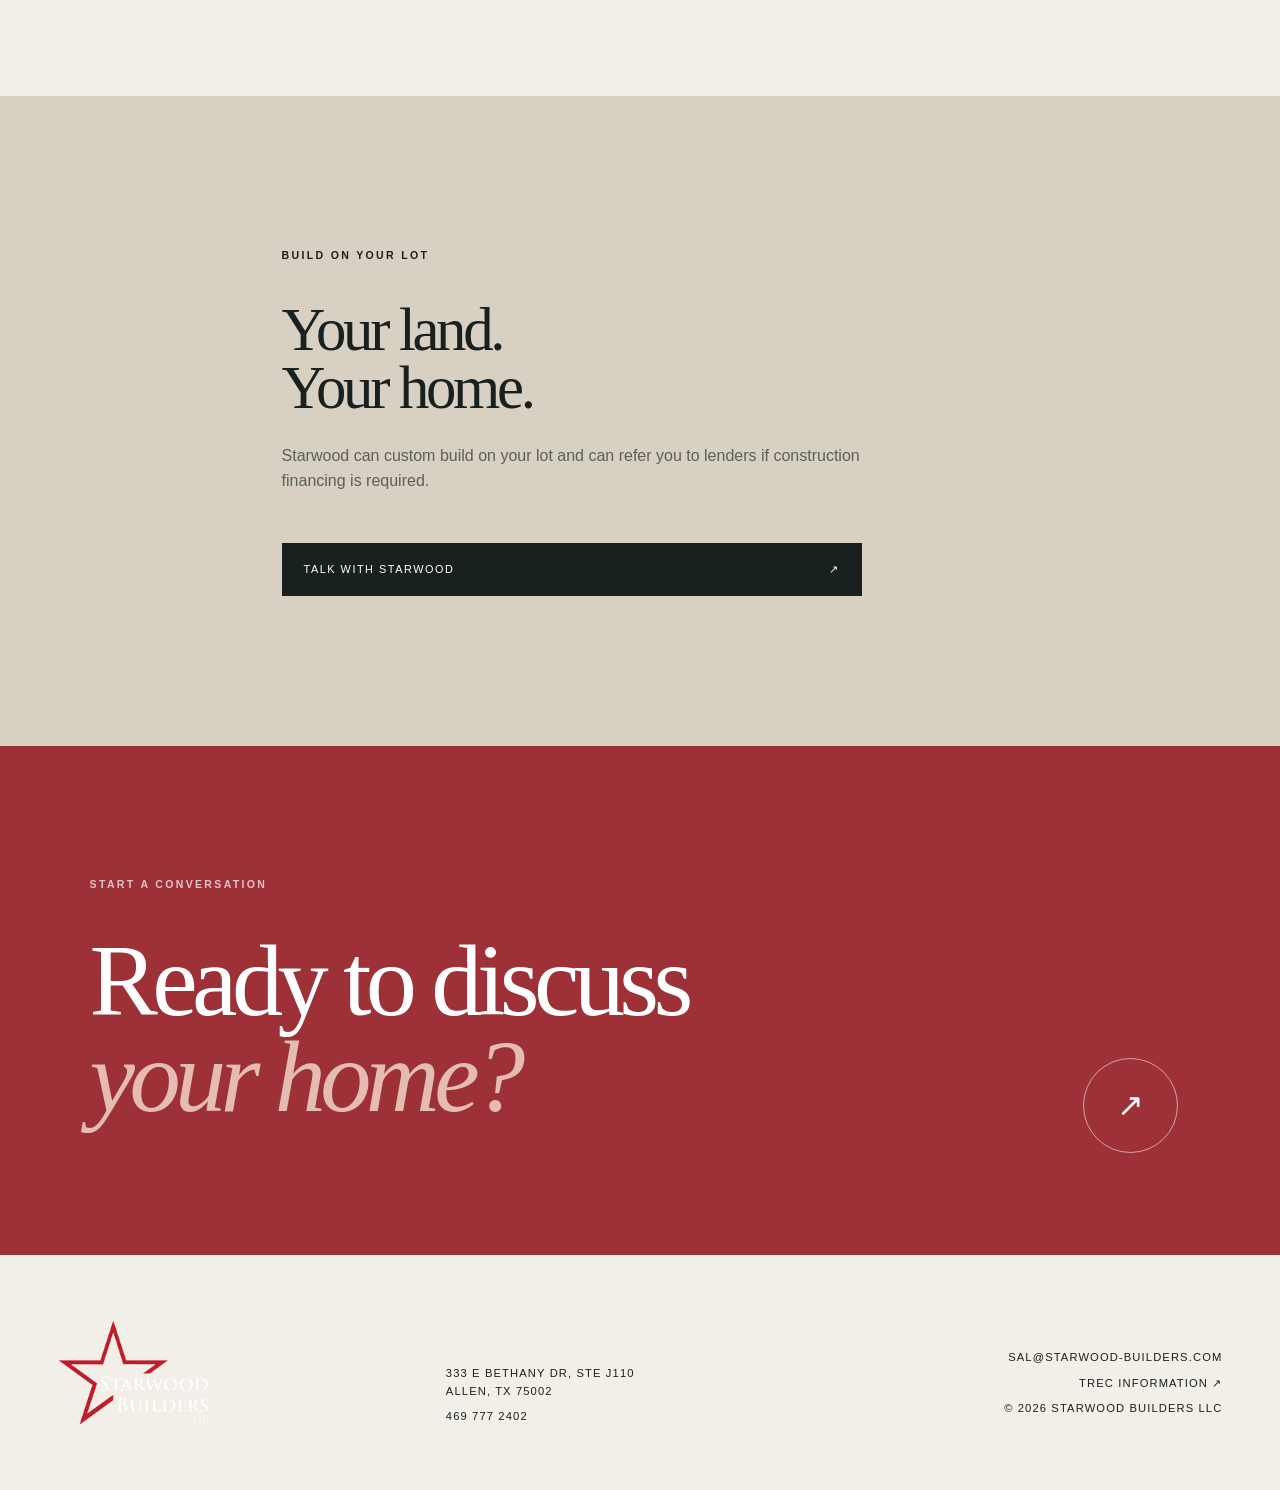
==== commit 0ea846e7: "Rename featured builds section" ====
--- a/index.html
+++ b/index.html
@@ -5,8 +5,8 @@
 <section class="scroll-project" aria-label="Featured custom home design, angled view"><img src="assets/featured-design-angle.jpg" alt="Contemporary custom home design, angled exterior view"><div class="scroll-project-shade"></div><div class="scroll-project-copy reveal"><p class="kicker light">Featured design · View 01</p><h2>Modern form.<br><em>Distinctive character.</em></h2></div><span class="scroll-project-number">02 / 03</span></section>
 <section class="scroll-project" aria-label="Featured custom home design, front view"><img src="assets/featured-design-front.jpg" alt="Contemporary custom home design, front exterior view"><div class="scroll-project-shade"></div><div class="scroll-project-copy reveal"><p class="kicker light">Featured design · View 02</p><h2>A bold<br><em>first impression.</em></h2></div><span class="scroll-project-number">03 / 03</span></section>
 <section class="featured-builds" aria-labelledby="featured-builds-title">
-  <div class="featured-builds-head reveal"><div><p class="kicker">Selected projects</p><h2 id="featured-builds-title">Featured <em>builds.</em></h2></div><div class="slider-controls"><button class="slider-arrow slider-prev" type="button" aria-label="Previous featured build">←</button><span class="slider-count" aria-live="polite">01 / 04</span><button class="slider-arrow slider-next" type="button" aria-label="Next featured build">→</button></div></div>
-  <div class="build-slider" tabindex="0" aria-label="Featured builds carousel">
+  <div class="featured-builds-head reveal"><div><p class="kicker">Selected projects</p><h2 id="featured-builds-title">Featured <em>homes.</em></h2></div><div class="slider-controls"><button class="slider-arrow slider-prev" type="button" aria-label="Previous featured home">←</button><span class="slider-count" aria-live="polite">01 / 04</span><button class="slider-arrow slider-next" type="button" aria-label="Next featured home">→</button></div></div>
+  <div class="build-slider" tabindex="0" aria-label="Featured homes carousel">
     <div class="build-track">
       <article class="build-slide is-active" aria-hidden="false"><div class="build-image"><img src="assets/featured-830-athens.png" alt="Design for 830 Athens Drive, Prosper, Texas"></div><div class="build-meta"><span class="build-tag">In progress</span><div><h3>830 Athens Drive</h3><p>Prosper, Texas 75078</p></div><span class="build-index">01</span></div></article>
       <article class="build-slide" aria-hidden="true"><div class="build-image"><img src="assets/featured-890-notre-dame.png" alt="Design for 3731 Balfour, Frisco, Texas"></div><div class="build-meta"><span class="build-tag">In progress</span><div><h3>3731 Balfour</h3><p>Frisco, TX 75035</p></div><span class="build-index">02</span></div></article>
